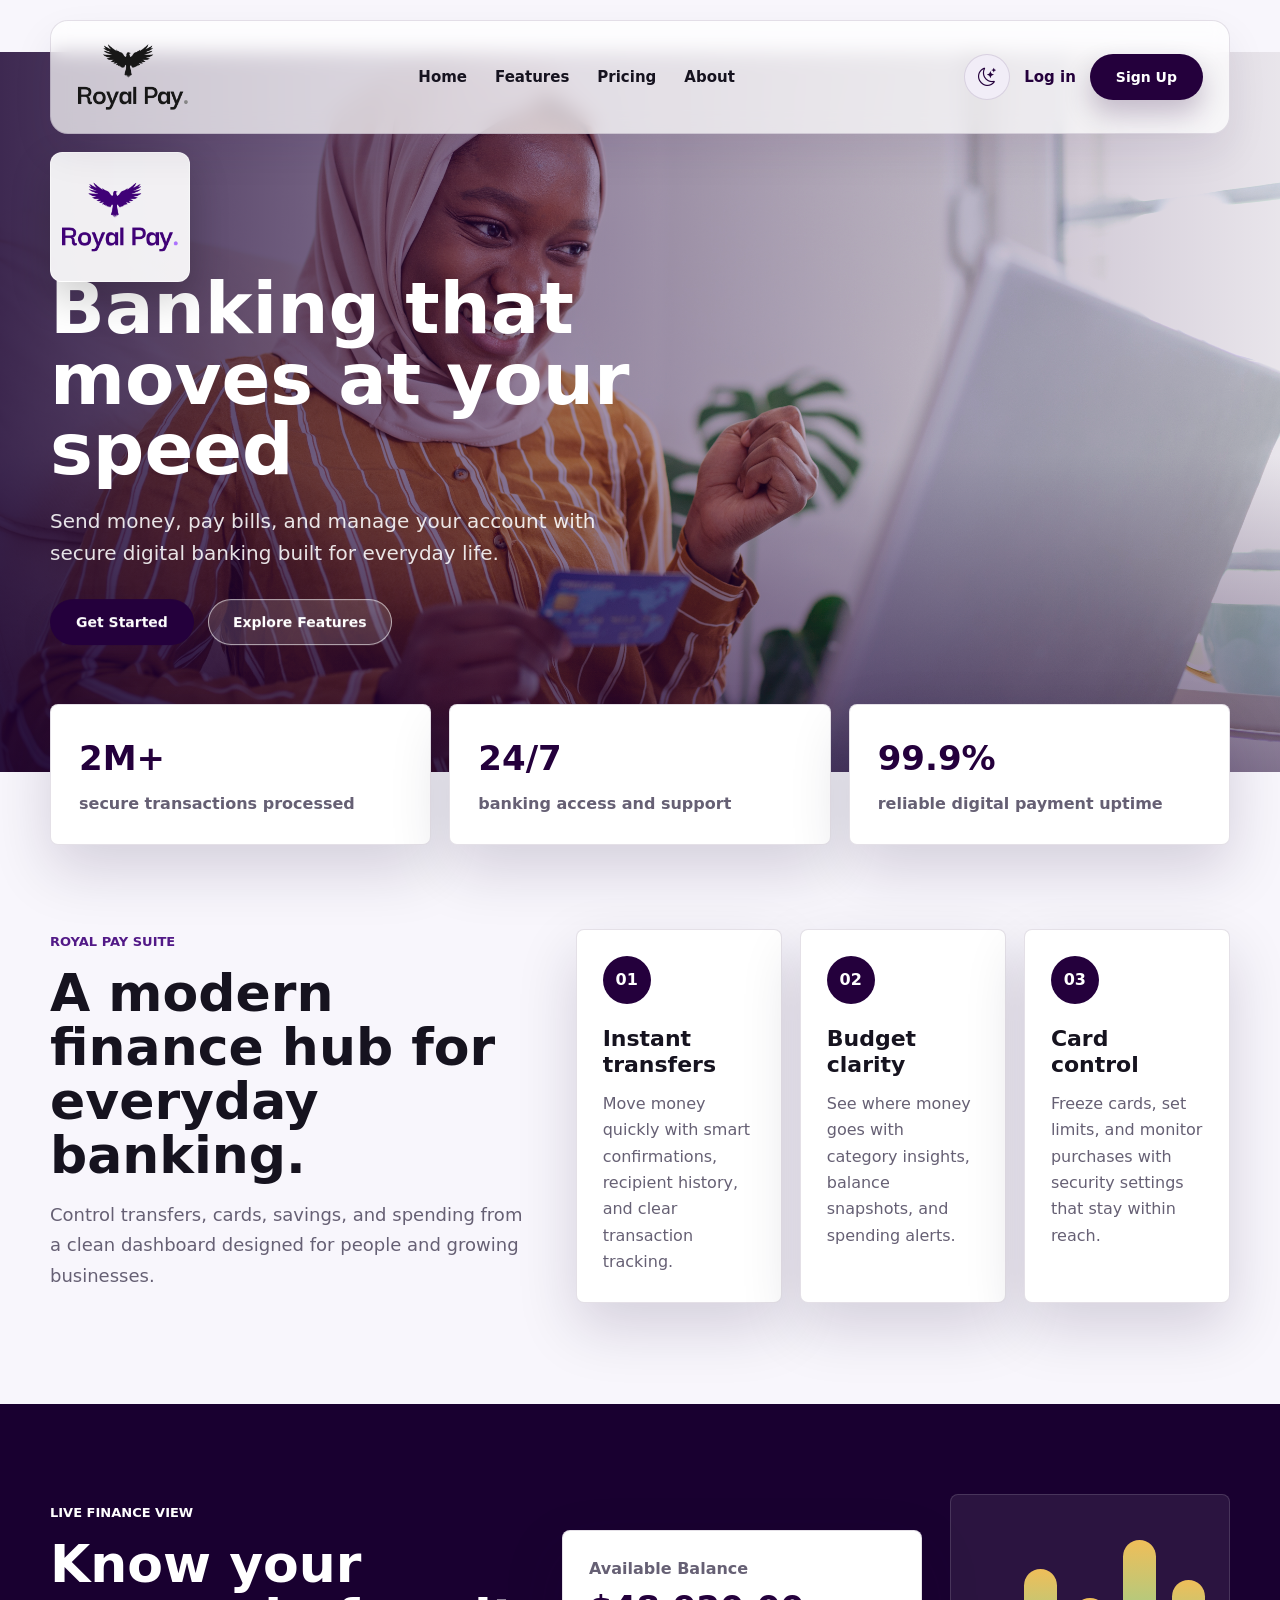
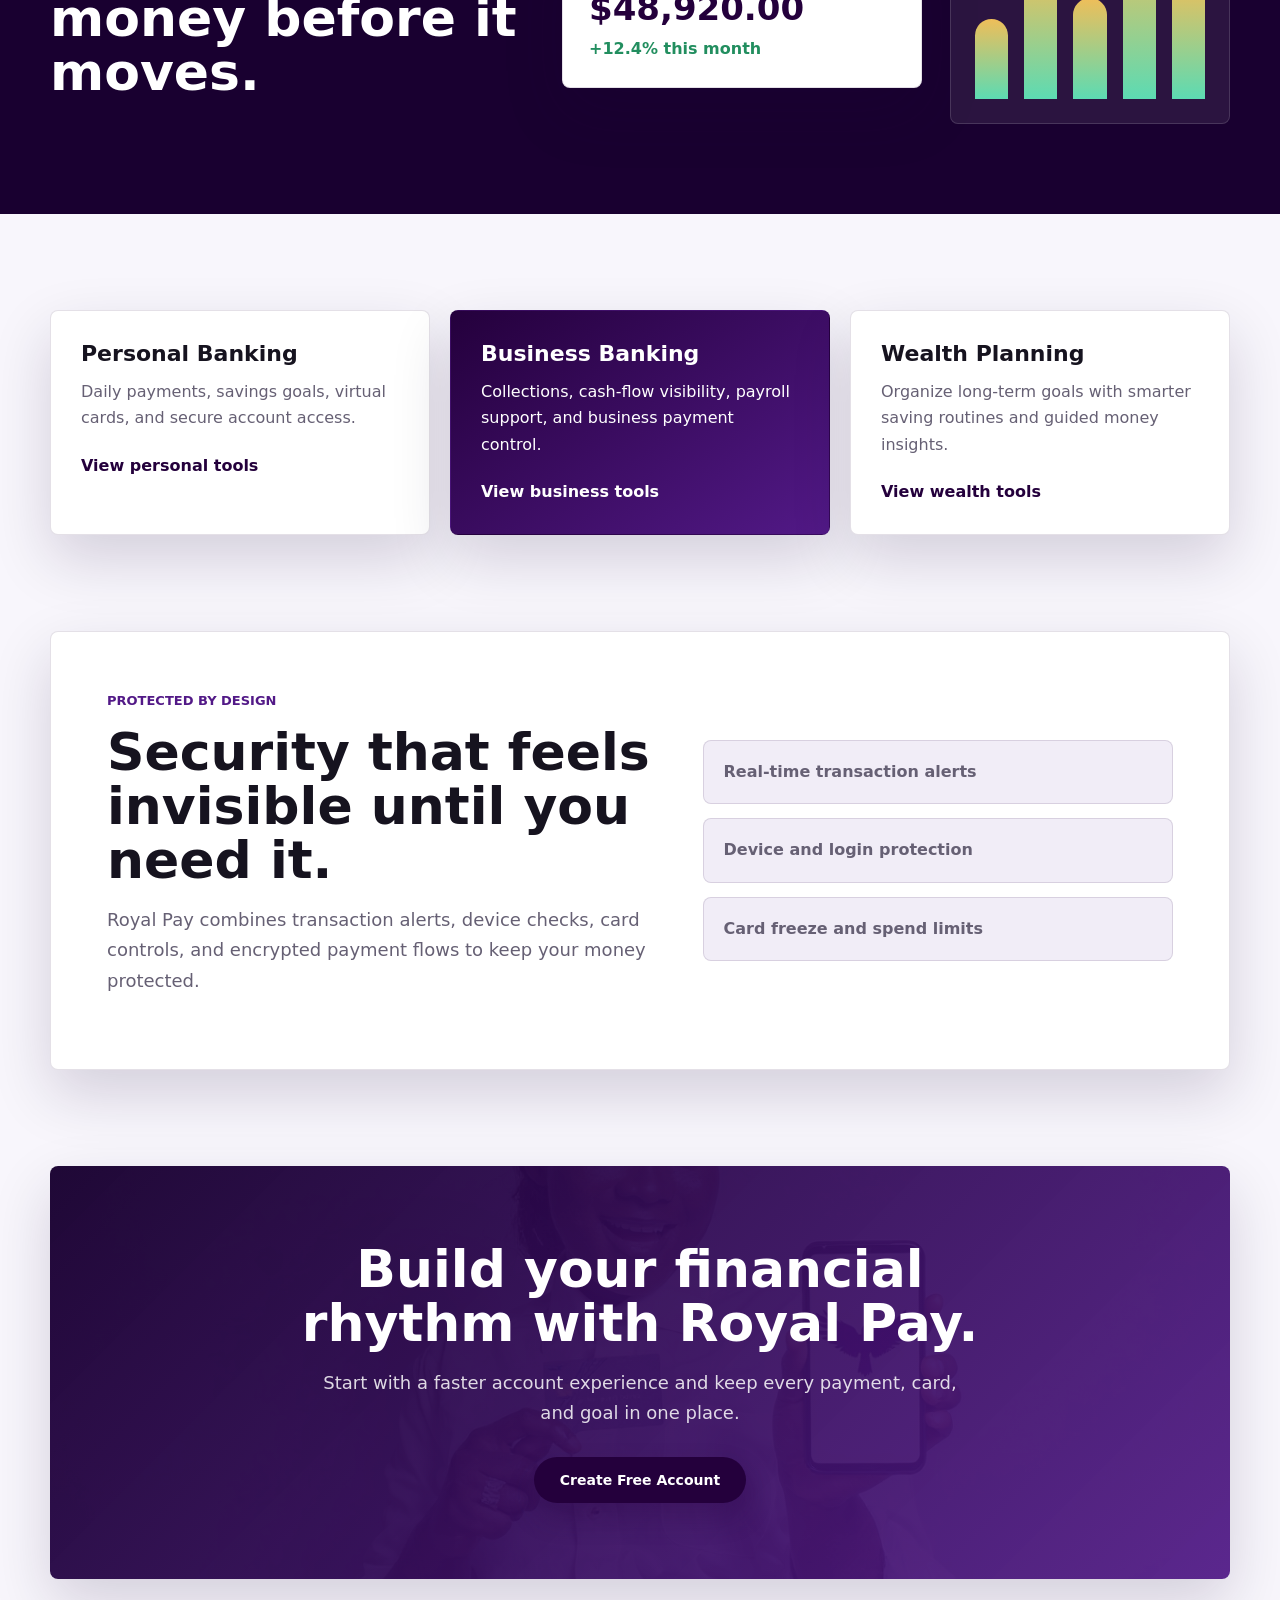
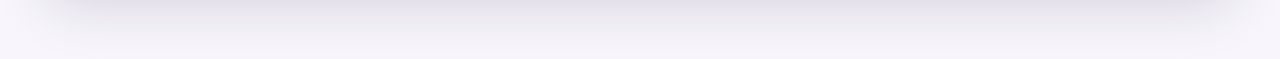
==== index.html @ 3264afe9 "all codebase" ====
<!DOCTYPE html>
<html lang="en">

<head>
    <meta charset="UTF-8">
    <meta name="viewport" content="width=device-width, initial-scale=1.0">
    <link rel="stylesheet" href="./Css/index.css">
    <link href="https://cdn.jsdelivr.net/npm/bootstrap@5.3.8/dist/css/bootstrap.min.css" rel="stylesheet"
        integrity="sha384-sRIl4kxILFvY47J16cr9ZwB07vP4J8+LH7qKQnuqkuIAvNWLzeN8tE5YBujZqJLB" crossorigin="anonymous">
    <link rel="stylesheet" href="https://cdn.jsdelivr.net/npm/bootstrap-icons@1.13.1/font/bootstrap-icons.min.css">
    <script src="https://cdn.jsdelivr.net/npm/bootstrap@5.3.8/dist/js/bootstrap.bundle.min.js"
        integrity="sha384-FKyoEForCGlyvwx9Hj09JcYn3nv7wiPVlz7YYwJrWVcXK/BmnVDxM+D2scQbITxI"
        crossorigin="anonymous"></script>
    <script src="./Js/theme.js" defer></script>
    <title>Royal Pay - Digital Banking Web App</title>
</head>

<body>

    <header>
        <nav>
            <div class="logo"><img src="./Images/Logo/high-resolution-logo-grayscale (1).png" alt="RoyaL Pay Logo">
            </div>
            <ul class="nav-links">
                <li><a href="#">Home</a></li>
                <li><a href="#">Features</a></li>
                <li><a href="#">Pricing</a></li>
                <li><a href="#">About</a></li>
            </ul>

            <div class="right">
                <button class="theme-toggle" type="button" data-theme-toggle aria-label="Switch theme"></button>
                <a class="log-in-btn" href="./pages/login.html">Log in</a>
                <a class="sign-in-btn" href="./pages/signup.html">Sign Up</a>
            </div>
        </nav>
    </header>


    <main>
        <div id="carouselExampleDark" class="carousel slide" data-bs-ride="carousel" data-bs-interval="5000"
            data-bs-pause="false">
            <div class="carousel-logo">
                <img src="./Images/Logo/high-resolution-color-logo (1).png" alt="Royal Pay Logo">
            </div>
            <div class="carousel-indicators">
                <button type="button" data-bs-target="#carouselExampleDark" data-bs-slide-to="0" class="active"
                    aria-current="true" aria-label="Slide 1"></button>
                <button type="button" data-bs-target="#carouselExampleDark" data-bs-slide-to="1"
                    aria-label="Slide 2"></button>
                <button type="button" data-bs-target="#carouselExampleDark" data-bs-slide-to="2"
                    aria-label="Slide 3"></button>
            </div>
            <div class="carousel-inner">
                <div class="carousel-item active" data-bs-interval="5000">
                    <img src="./Images/Bg/elegant-attractive-muslim-woman-using-mobile-laptop-searching-online-shopping-information-living-room-home-portrait-happy-woman-purchasing-product-via-online-shopping-pay-using-credit-card.jpg"
                        class="d-block w-100" alt="Customer making a secure online payment with Royal Pay">
                    <div class="carousel-caption">
                        <h5>Banking that moves at your speed</h5>
                        <p>Send money, pay bills, and manage your account with secure digital banking built for everyday
                            life.</p>
                        <div class="caption-actions">
                            <a class="primary-btn" href="./pages/signup.html">Get Started</a>
                            <a class="secondary-btn" href="#">Explore Features</a>
                        </div>
                    </div>
                </div>
                <div class="carousel-item" data-bs-interval="5000">
                    <img src="./Images/Bg/african-american-man-woman-home-brainstorming-ideas-their-business.jpg"
                        class="d-block w-100" alt="Business owners planning finances with Royal Pay">
                    <div class="carousel-caption">
                        <h5>Smarter tools for growing money</h5>
                        <p>Track cash flow, receive payments, and make confident financial decisions from one trusted
                            platform.</p>
                        <div class="caption-actions">
                            <a class="primary-btn" href="./pages/signup.html">Open Account</a>
                            <a class="secondary-btn" href="#">Business Banking</a>
                        </div>
                    </div>
                </div>
                <div class="carousel-item" data-bs-interval="5000">
                    <img src="./Images/Bg/cheerful-coworkers-discussing-company-investment-plan-work-break-startup-office-african-american-entrepreneurs-working-overhours-financial-strategy-business-concept.jpg"
                        class="d-block w-100" alt="Royal Pay digital banking support conversation">
                    <div class="carousel-caption">
                        <h5>Your bank, always within reach</h5>
                        <p>Enjoy fast transfers, protected transactions, and support designed to keep your finances
                            moving.</p>
                        <div class="caption-actions">
                            <a class="primary-btn" href="./pages/signup.html">Start Banking</a>
                            <a class="secondary-btn" href="#">Talk to Support</a>
                        </div>
                    </div>
                </div>
            </div>
           
        </div>
    </main>

    <section class="trust-strip" aria-label="Royal Pay highlights">
        <div class="trust-item">
            <span>2M+</span>
            <p>secure transactions processed</p>
        </div>
        <div class="trust-item">
            <span>24/7</span>
            <p>banking access and support</p>
        </div>
        <div class="trust-item">
            <span>99.9%</span>
            <p>reliable digital payment uptime</p>
        </div>
    </section>

    <section class="section-shell finance-suite">
        <div class="section-copy">
            <span class="eyebrow">Royal Pay Suite</span>
            <h2>A modern finance hub for everyday banking.</h2>
            <p>Control transfers, cards, savings, and spending from a clean dashboard designed for people and growing
                businesses.</p>
        </div>
        <div class="feature-grid">
            <article class="feature-card">
                <span class="feature-icon">01</span>
                <h3>Instant transfers</h3>
                <p>Move money quickly with smart confirmations, recipient history, and clear transaction tracking.</p>
            </article>
            <article class="feature-card">
                <span class="feature-icon">02</span>
                <h3>Budget clarity</h3>
                <p>See where money goes with category insights, balance snapshots, and spending alerts.</p>
            </article>
            <article class="feature-card">
                <span class="feature-icon">03</span>
                <h3>Card control</h3>
                <p>Freeze cards, set limits, and monitor purchases with security settings that stay within reach.</p>
            </article>
        </div>
    </section>

    <section class="insight-band">
        <div class="insight-panel">
            <div>
                <span class="eyebrow">Live Finance View</span>
                <h2>Know your money before it moves.</h2>
            </div>
            <div class="balance-card">
                <p>Available Balance</p>
                <strong>$48,920.00</strong>
                <span>+12.4% this month</span>
            </div>
            <div class="mini-chart" aria-hidden="true">
                <span></span>
                <span></span>
                <span></span>
                <span></span>
                <span></span>
            </div>
        </div>
    </section>

    <section class="section-shell account-section">
        <div class="account-card">
            <h3>Personal Banking</h3>
            <p>Daily payments, savings goals, virtual cards, and secure account access.</p>
            <a class="text-link" href="#">View personal tools</a>
        </div>
        <div class="account-card featured">
            <h3>Business Banking</h3>
            <p>Collections, cash-flow visibility, payroll support, and business payment control.</p>
            <a class="text-link" href="#">View business tools</a>
        </div>
        <div class="account-card">
            <h3>Wealth Planning</h3>
            <p>Organize long-term goals with smarter saving routines and guided money insights.</p>
            <a class="text-link" href="#">View wealth tools</a>
        </div>
    </section>

    <section class="security-section">
        <div class="security-copy">
            <span class="eyebrow">Protected by Design</span>
            <h2>Security that feels invisible until you need it.</h2>
            <p>Royal Pay combines transaction alerts, device checks, card controls, and encrypted payment flows to keep
                your money protected.</p>
        </div>
        <div class="security-list">
            <p>Real-time transaction alerts</p>
            <p>Device and login protection</p>
            <p>Card freeze and spend limits</p>
        </div>
    </section>

    <section class="final-cta">
        <h2>Build your financial rhythm with Royal Pay.</h2>
        <p>Start with a faster account experience and keep every payment, card, and goal in one place.</p>
        <a class="primary-btn" href="./pages/signup.html">Create Free Account</a>
    </section>

    <script>
        document.addEventListener("DOMContentLoaded", () => {
            const carousel = document.querySelector("#carouselExampleDark");

            if (!carousel) {
                return;
            }

            if (window.bootstrap) {
                const Carousel = bootstrap.Carousel;
                const options = {
                    interval: 5000,
                    ride: "carousel",
                    pause: false
                };

                if (Carousel.getOrCreateInstance) {
                    Carousel.getOrCreateInstance(carousel, options);
                } else {
                    new Carousel(carousel, options);
                }
                return;
            }

            const slides = [...carousel.querySelectorAll(".carousel-item")];
            const indicators = [...carousel.querySelectorAll(".carousel-indicators button")];
            let activeIndex = slides.findIndex((slide) => slide.classList.contains("active"));

            if (activeIndex < 0) {
                activeIndex = 0;
            }

            setInterval(() => {
                slides[activeIndex].classList.remove("active");
                indicators[activeIndex]?.classList.remove("active");
                indicators[activeIndex]?.removeAttribute("aria-current");

                activeIndex = (activeIndex + 1) % slides.length;

                slides[activeIndex].classList.add("active");
                indicators[activeIndex]?.classList.add("active");
                indicators[activeIndex]?.setAttribute("aria-current", "true");
            }, 5000);
        });
    </script>


</body>

</html>
---- Css/index.css ----
:root{
    --purple-950: rgb(25, 0, 48);
    --purple-900: rgb(36, 0, 60);
    --purple-700: rgb(82, 25, 135);
    --purple-500: rgb(128, 63, 198);
    --gold: rgb(239, 190, 89);
    --mint: rgb(92, 219, 179);
    --ink: rgb(22, 19, 31);
    --muted: rgb(102, 96, 116);
    --line: rgba(36, 0, 60, 0.12);
    --surface: rgb(255, 255, 255);
    --nav-surface: rgba(255, 255, 255, 0.717);
    --soft: rgb(248, 246, 252);
    --soft-strong: rgb(241, 237, 247);
    --shadow: 0 24px 60px rgba(25, 0, 48, 0.16);
}

:root[data-theme="dark"]{
    --ink: rgb(248, 246, 252);
    --muted: rgb(190, 181, 205);
    --line: rgba(255, 255, 255, 0.12);
    --surface: rgb(35, 24, 52);
    --nav-surface: rgba(35, 24, 52, 0.9);
    --soft: rgb(16, 10, 28);
    --soft-strong: rgb(45, 32, 68);
    --shadow: 0 24px 60px rgba(0, 0, 0, 0.3);
}

:root[data-theme="dark"] .logo img,
:root[data-theme="dark"] .carousel-logo img{
    filter: brightness(0) invert(1);
}

:root[data-theme="dark"] .carousel-logo{
    background: rgba(25, 0, 48, 0.72);
    border-color: rgba(255, 255, 255, 0.14);
}

:root[data-theme="dark"] .log-in-btn,
:root[data-theme="dark"] .nav-links a,
:root[data-theme="dark"] .theme-toggle,
:root[data-theme="dark"] .eyebrow,
:root[data-theme="dark"] .trust-item span,
:root[data-theme="dark"] .balance-card strong,
:root[data-theme="dark"] .text-link{
    color: white;
}

:root[data-theme="dark"] .nav-links a:hover,
:root[data-theme="dark"] .log-in-btn:hover,
:root[data-theme="dark"] .text-link:hover{
    color: var(--mint);
}

*{
    box-sizing: border-box;
    margin: 0;
    padding: 0;
    list-style: none;
    font-family: Inter, ui-sans-serif, system-ui, -apple-system, BlinkMacSystemFont, "Segoe UI", sans-serif;
}

html{
    scroll-behavior: smooth;
}

body{
    background: var(--soft) !important;
    color: var(--ink);
    transition: background 0.3s ease, color 0.3s ease;
}

a{
    color: inherit;
}

header{
    width: min(1180px, calc(100% - 32px));
    background: var(--nav-surface);
    border: 1px solid var(--line);
    border-radius: 18px;
    box-shadow: 0 18px 40px rgba(36, 0, 60, 0.08);
    margin: 20px auto;
    position: sticky;
    top: 14px;
    z-index: 20;
    backdrop-filter: blur(10px);
}

nav{
    min-height: 82px;
    display: flex;
    justify-content: space-between;
    align-items: center;
    gap: 24px;
    padding: 0 26px;
}

.logo img{
    width: 112px;
    display: block;
}

.nav-links{
    display: flex;
    align-items: center;
    gap: 28px;
    margin: 0;
    padding: 0;
}

.nav-links a{
    text-decoration: none;
    color: var(--ink);
    font-size: 15px;
    font-weight: 700;
    transition: color 0.25s ease;
}

.nav-links a:hover,
.log-in-btn:hover{
    color: var(--purple-700);
}

.right{
    display: inline-flex;
    align-items: center;
    gap: 14px;
}

.theme-toggle,
.sign-in-btn,
.primary-btn,
.secondary-btn{
    min-height: 46px;
    display: inline-flex;
    align-items: center;
    justify-content: center;
    border-radius: 999px;
    font-size: 14px;
    font-weight: 800;
    text-decoration: none;
    cursor: pointer;
    transition: transform 0.25s ease, box-shadow 0.25s ease, background 0.25s ease, color 0.25s ease;
}

.theme-toggle{
    width: 46px;
    min-width: 46px;
    border: 1px solid var(--line);
    background: var(--soft-strong);
    color: var(--purple-900);
    padding: 0;
    font-size: 18px;
}

.log-in-btn{
    color: var(--purple-900);
    text-decoration: none;
    font-size: 15px;
    font-weight: 800;
    transition: color 0.25s ease;
}

.sign-in-btn,
.primary-btn{
    border: none;
    background: var(--purple-900);
    color: white;
    padding: 0 26px;
    box-shadow: 0 14px 28px rgba(36, 0, 60, 0.24);
}

.secondary-btn{
    border: 1px solid rgba(255, 255, 255, 0.62);
    background: rgba(255, 255, 255, 0.14);
    color: white;
    padding: 0 24px;
    backdrop-filter: blur(12px);
}

.theme-toggle:hover,
.sign-in-btn:hover,
.primary-btn:hover,
.secondary-btn:hover{
    transform: translateY(-3px);
}

.sign-in-btn:hover,
.primary-btn:hover{
    background: var(--purple-700);
    color: white;
    box-shadow: 0 18px 34px rgba(82, 25, 135, 0.26);
}

.secondary-btn:hover{
    background: white;
    color: var(--purple-900);
}

#carouselExampleDark{
    position: relative;
    overflow: hidden;
    margin-top: -102px;
}

.carousel-item{
    min-height: 720px;
    transition: transform 0.9s ease-in-out, opacity 0.9s ease-in-out;
}

.carousel-item::after{
    content: "";
    position: absolute;
    inset: 0;
    background:
        linear-gradient(90deg, rgba(25, 0, 48, 0.84), rgba(36, 0, 60, 0.44) 46%, rgba(36, 0, 60, 0.1)),
        linear-gradient(0deg, rgba(25, 0, 48, 0.5), transparent 44%);
}

.carousel-item img{
    width: 100%;
    height: 720px;
    object-fit: cover;
    filter: saturate(1.05) contrast(1.04);
}

.carousel-logo{
    position: absolute;
    top: 100px;
    left: max(32px, calc((100vw - 1180px) / 2));
    z-index: 5;
    background: rgba(255, 255, 255, 0.92);
    border: 1px solid rgba(255, 255, 255, 0.5);
    border-radius: 12px;
    padding: 5px 10px;
    box-shadow: 0 16px 40px rgba(0, 0, 0, 0.2);
    animation: floatIn 0.8s ease both;
}

.carousel-logo img{
    width: 118px;
    display: block;
}

.carousel-caption{
    right: auto !important;
    bottom: auto !important;
    left: max(32px, calc((100vw - 1180px) / 2)) !important;
    top: 52%;
    z-index: 4;
    width: min(620px, calc(100% - 64px));
    max-width: 620px;
    transform: translateY(-42%);
    text-align: left !important;
    color: white !important;
}

.carousel-caption h5,
.carousel-caption p,
.caption-actions{
    opacity: 0;
    transform: translateY(24px);
}

.carousel-item.active .carousel-caption h5{
    animation: captionRise 0.8s ease 0.15s forwards;
}

.carousel-item.active .carousel-caption p{
    animation: captionRise 0.8s ease 0.35s forwards;
}

.carousel-item.active .caption-actions{
    animation: captionRise 0.8s ease 0.55s forwards;
}

.carousel-caption h5{
    font-size: 72px;
    font-weight: 900;
    line-height: 0.98;
    margin-bottom: 20px;
    letter-spacing: 0;
}

.carousel-caption p{
    max-width: 560px;
    font-size: 20px;
    line-height: 1.6;
    margin: 0;
    color: rgba(255, 255, 255, 0.88);
}

.caption-actions{
    display: flex;
    flex-wrap: wrap;
    gap: 14px;
    margin-top: 30px;
}

.carousel-indicators{
    gap: 8px;
    margin-bottom: 34px !important;
}

.carousel-indicators [data-bs-target]{
    width: 34px !important;
    height: 4px !important;
    border: 0 !important;
    border-radius: 999px;
}

.trust-strip{
    width: min(1180px, calc(100% - 32px));
    display: grid;
    grid-template-columns: repeat(3, 1fr);
    gap: 18px;
    margin: -68px auto 84px;
    position: relative;
    z-index: 6;
}

.trust-item,
.feature-card,
.account-card,
.balance-card{
    background: var(--surface);
    border: 1px solid var(--line);
    border-radius: 8px;
    box-shadow: var(--shadow);
}

.trust-item{
    padding: 28px;
    transition: transform 0.25s ease, box-shadow 0.25s ease;
}

.trust-item:hover,
.feature-card:hover,
.account-card:hover{
    transform: translateY(-8px);
    box-shadow: 0 30px 70px rgba(25, 0, 48, 0.18);
}

.trust-item span{
    display: block;
    color: var(--purple-900);
    font-size: 34px;
    font-weight: 900;
}

.trust-item p{
    margin: 8px 0 0;
    color: var(--muted);
    font-weight: 700;
}

.section-shell{
    width: min(1180px, calc(100% - 32px));
    margin: 0 auto 96px;
}

.finance-suite{
    display: grid;
    grid-template-columns: 0.85fr 1.15fr;
    gap: 42px;
    align-items: start;
}

.eyebrow{
    display: inline-flex;
    color: var(--purple-700);
    font-size: 13px;
    font-weight: 900;
    text-transform: uppercase;
    letter-spacing: 0;
    margin-bottom: 14px;
}

.section-copy h2,
.insight-panel h2,
.security-copy h2,
.final-cta h2{
    color: var(--ink);
    font-size: 52px;
    font-weight: 900;
    line-height: 1.04;
    letter-spacing: 0;
    margin-bottom: 18px;
}

.section-copy p,
.security-copy p,
.final-cta p{
    color: var(--muted);
    font-size: 18px;
    line-height: 1.7;
}

.feature-grid{
    display: grid;
    grid-template-columns: repeat(3, 1fr);
    gap: 18px;
}

.feature-card{
    min-height: 260px;
    padding: 26px;
    transition: transform 0.25s ease, box-shadow 0.25s ease, border-color 0.25s ease;
}

.feature-card:hover{
    border-color: rgba(82, 25, 135, 0.34);
}

.feature-icon{
    width: 48px;
    height: 48px;
    display: inline-flex;
    align-items: center;
    justify-content: center;
    border-radius: 50%;
    background: var(--purple-900);
    color: white;
    font-weight: 900;
    margin-bottom: 22px;
}

.feature-card h3,
.account-card h3{
    color: var(--ink);
    font-size: 22px;
    font-weight: 900;
    margin-bottom: 12px;
}

.feature-card p,
.account-card p,
.security-list p{
    color: var(--muted);
    line-height: 1.65;
    margin: 0;
}

.insight-band{
    background: var(--purple-950);
    padding: 90px 16px;
    margin-bottom: 96px;
    overflow: hidden;
}

.insight-panel{
    width: min(1180px, 100%);
    display: grid;
    grid-template-columns: 1fr 360px 280px;
    gap: 28px;
    align-items: center;
    margin: 0 auto;
    color: white;
}

.insight-panel .eyebrow,
.insight-panel h2{
    color: white;
}

.balance-card{
    padding: 26px;
    color: var(--ink);
}

.balance-card p{
    color: var(--muted);
    margin-bottom: 10px;
    font-weight: 800;
}

.balance-card strong{
    display: block;
    color: var(--purple-900);
    font-size: 34px;
    line-height: 1;
    margin-bottom: 12px;
}

.balance-card span{
    color: rgb(34, 142, 95);
    font-weight: 900;
}

.mini-chart{
    height: 230px;
    display: flex;
    align-items: end;
    gap: 16px;
    padding: 24px;
    border: 1px solid rgba(255, 255, 255, 0.14);
    border-radius: 8px;
    background: rgba(255, 255, 255, 0.08);
}

.mini-chart span{
    flex: 1;
    min-width: 28px;
    border-radius: 999px 999px 0 0;
    background: linear-gradient(180deg, var(--gold), var(--mint));
    animation: barPulse 2.8s ease-in-out infinite;
}

.mini-chart span:nth-child(1){ height: 44%; animation-delay: 0s; }
.mini-chart span:nth-child(2){ height: 72%; animation-delay: 0.15s; }
.mini-chart span:nth-child(3){ height: 56%; animation-delay: 0.3s; }
.mini-chart span:nth-child(4){ height: 88%; animation-delay: 0.45s; }
.mini-chart span:nth-child(5){ height: 66%; animation-delay: 0.6s; }

.account-section{
    display: grid;
    grid-template-columns: repeat(3, 1fr);
    gap: 20px;
}

.account-card{
    padding: 30px;
    transition: transform 0.25s ease, box-shadow 0.25s ease;
}

.account-card.featured{
    background: linear-gradient(145deg, var(--purple-900), var(--purple-700));
}

.account-card.featured h3,
.account-card.featured p,
.account-card.featured .text-link{
    color: white;
}

.text-link{
    display: inline-flex;
    margin-top: 22px;
    color: var(--purple-900);
    font-weight: 900;
    text-decoration: none;
}

.text-link:hover{
    color: var(--purple-500);
}

.security-section{
    width: min(1180px, calc(100% - 32px));
    display: grid;
    grid-template-columns: 1fr 0.85fr;
    gap: 42px;
    align-items: center;
    margin: 0 auto 96px;
    padding: 56px;
    border-radius: 8px;
    background: var(--surface);
    border: 1px solid var(--line);
    box-shadow: var(--shadow);
}

.security-list{
    display: grid;
    gap: 14px;
}

.security-list p{
    background: var(--soft-strong);
    border: 1px solid var(--line);
    border-radius: 8px;
    padding: 18px 20px;
    font-weight: 800;
    transition: transform 0.25s ease, border-color 0.25s ease;
}

.security-list p:hover{
    transform: translateX(8px);
    border-color: rgba(82, 25, 135, 0.32);
}

.final-cta{
    width: min(1180px, calc(100% - 32px));
    margin: 0 auto 80px;
    padding: 76px 32px;
    text-align: center;
    border-radius: 8px;
    color: white;
    background:
        linear-gradient(135deg, rgba(25, 0, 48, 0.96), rgba(82, 25, 135, 0.92)),
        url("../Images/Bg/magnific__talk__38584.png") center/cover;
    box-shadow: var(--shadow);
}

.final-cta h2{
    color: white;
    max-width: 720px;
    margin-left: auto;
    margin-right: auto;
}

.final-cta p{
    color: rgba(255, 255, 255, 0.84);
    max-width: 650px;
    margin: 0 auto 28px;
}

@keyframes captionRise{
    to{
        opacity: 1;
        transform: translateY(0);
    }
}

@keyframes floatIn{
    from{
        opacity: 0;
        transform: translateY(-14px);
    }
    to{
        opacity: 1;
        transform: translateY(0);
    }
}

@keyframes barPulse{
    0%, 100%{
        transform: scaleY(0.86);
        transform-origin: bottom;
    }
    50%{
        transform: scaleY(1);
        transform-origin: bottom;
    }
}

@media (max-width: 1024px){
    nav{
        flex-wrap: wrap;
        justify-content: center;
        padding: 18px 18px;
    }

    .carousel-logo{
        top: 156px;
    }

    .finance-suite,
    .insight-panel,
    .security-section{
        grid-template-columns: 1fr;
    }

    .feature-grid,
    .account-section{
        grid-template-columns: 1fr 1fr;
    }

    .carousel-caption h5{
        font-size: 58px;
    }

    .section-copy h2,
    .insight-panel h2,
    .security-copy h2,
    .final-cta h2{
        font-size: 44px;
    }
}

@media (max-width: 768px){
    header{
        width: calc(100% - 20px);
        margin-top: 10px;
        top: 8px;
    }

    nav{
        align-items: flex-start;
    }

    .nav-links{
        order: 3;
        width: 100%;
        justify-content: center;
        flex-wrap: wrap;
        gap: 16px;
    }

    .right{
        gap: 10px;
        flex-wrap: wrap;
        justify-content: center;
    }

    .theme-toggle{
        min-height: 42px;
        width: 42px;
        min-width: 42px;
        padding: 0;
    }

    #carouselExampleDark{
        margin-top: -142px;
    }

    .carousel-item,
    .carousel-item img{
        height: 680px;
        min-height: 680px;
    }

    .carousel-logo{
        top: 178px;
        left: 22px;
        padding: 8px 10px;
    }

    .carousel-logo img{
        width: 92px;
    }

    .carousel-caption{
        top: 57%;
        left: 22px !important;
        right: 22px !important;
        width: auto;
        max-width: none;
    }

    .carousel-caption h5{
        font-size: 42px;
    }

    .carousel-caption p{
        font-size: 16px;
    }

    .caption-actions{
        gap: 10px;
    }

    .primary-btn,
    .secondary-btn{
        width: 100%;
    }

    .trust-strip,
    .feature-grid,
    .account-section{
        grid-template-columns: 1fr;
    }

    .trust-strip{
        margin-top: -44px;
        margin-bottom: 64px;
    }

    .section-shell,
    .insight-band,
    .security-section{
        margin-bottom: 68px;
    }

    .insight-band{
        padding: 68px 16px;
    }

    .security-section{
        padding: 34px 22px;
    }

    .mini-chart{
        height: 190px;
    }
}

@media (max-width: 520px){
    .logo img{
        width: 96px;
    }

    .log-in-btn{
        display: none;
    }

    .sign-in-btn{
        min-height: 42px;
        padding: 0 18px;
    }

    .carousel-caption h5{
        font-size: 36px;
    }

    .section-copy h2,
    .insight-panel h2,
    .security-copy h2,
    .final-cta h2{
        font-size: 32px;
    }

    .trust-item,
    .feature-card,
    .account-card{
        padding: 24px;
    }
}
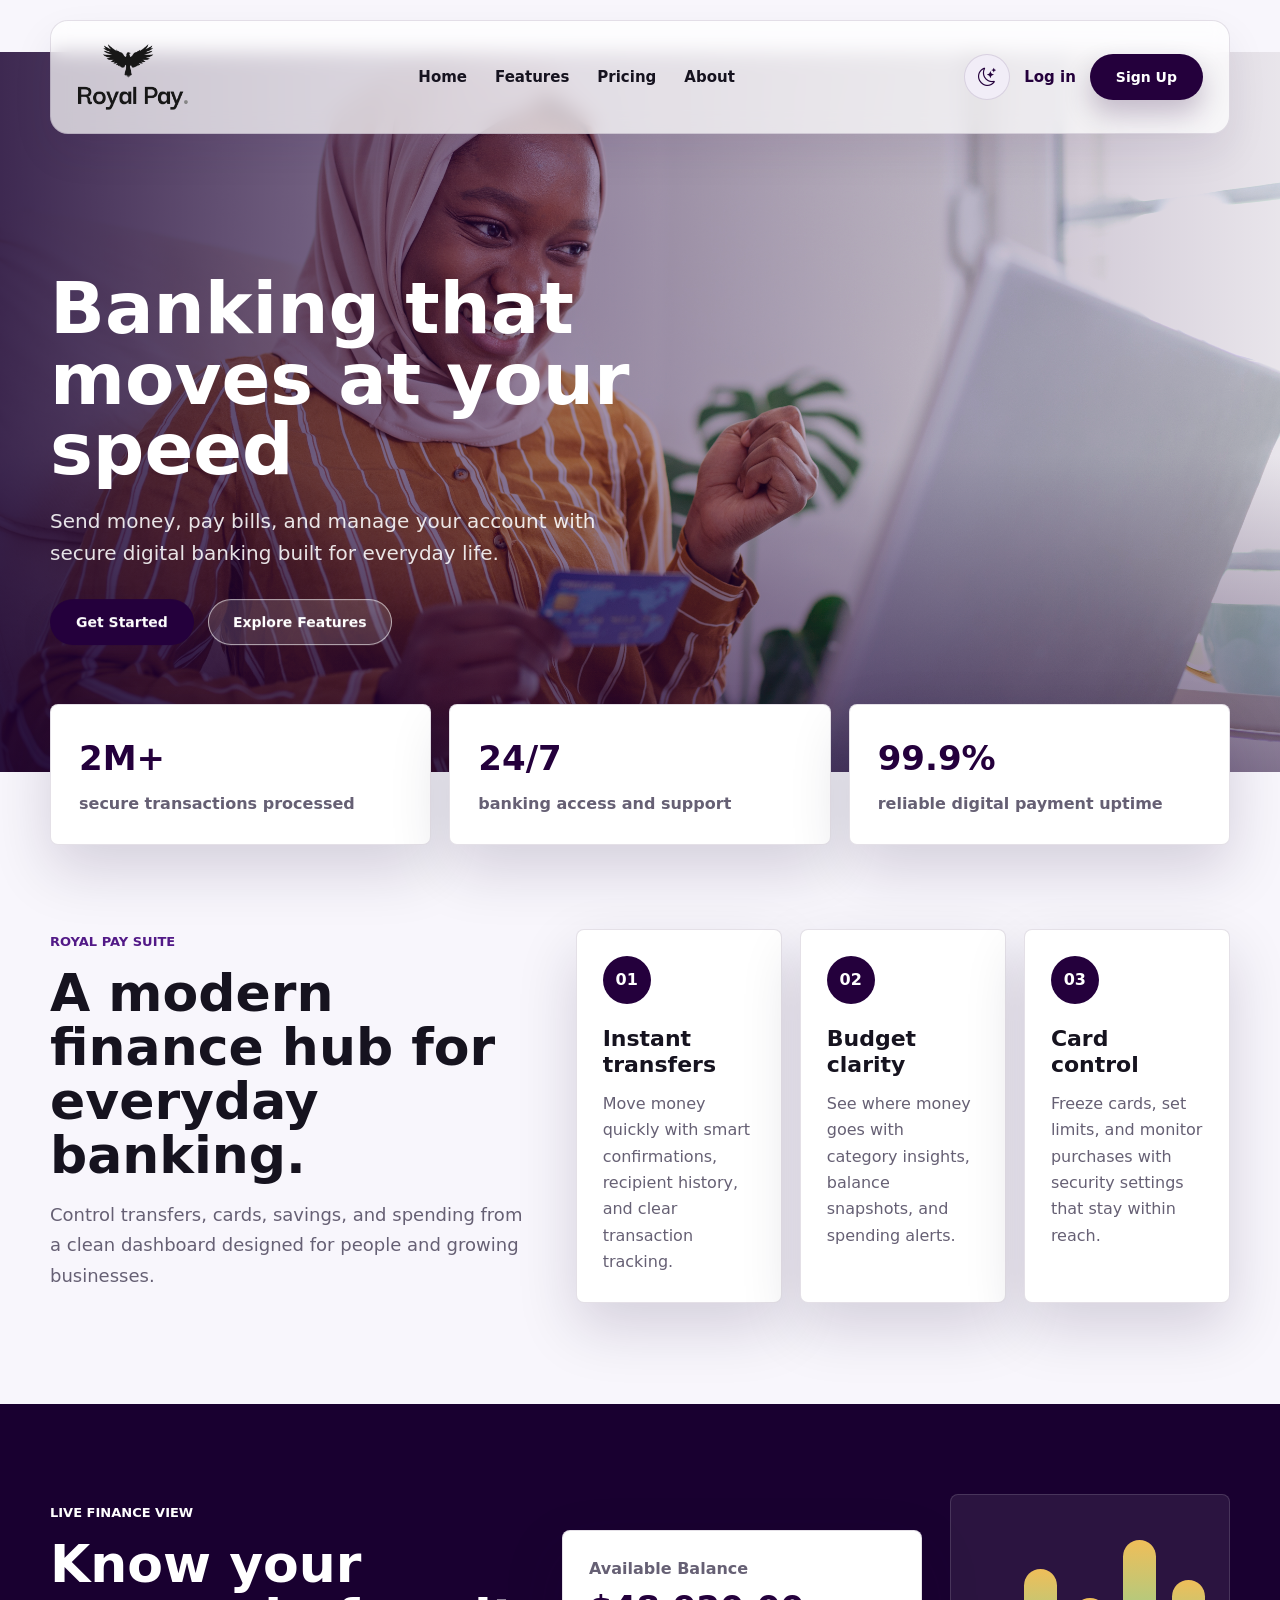
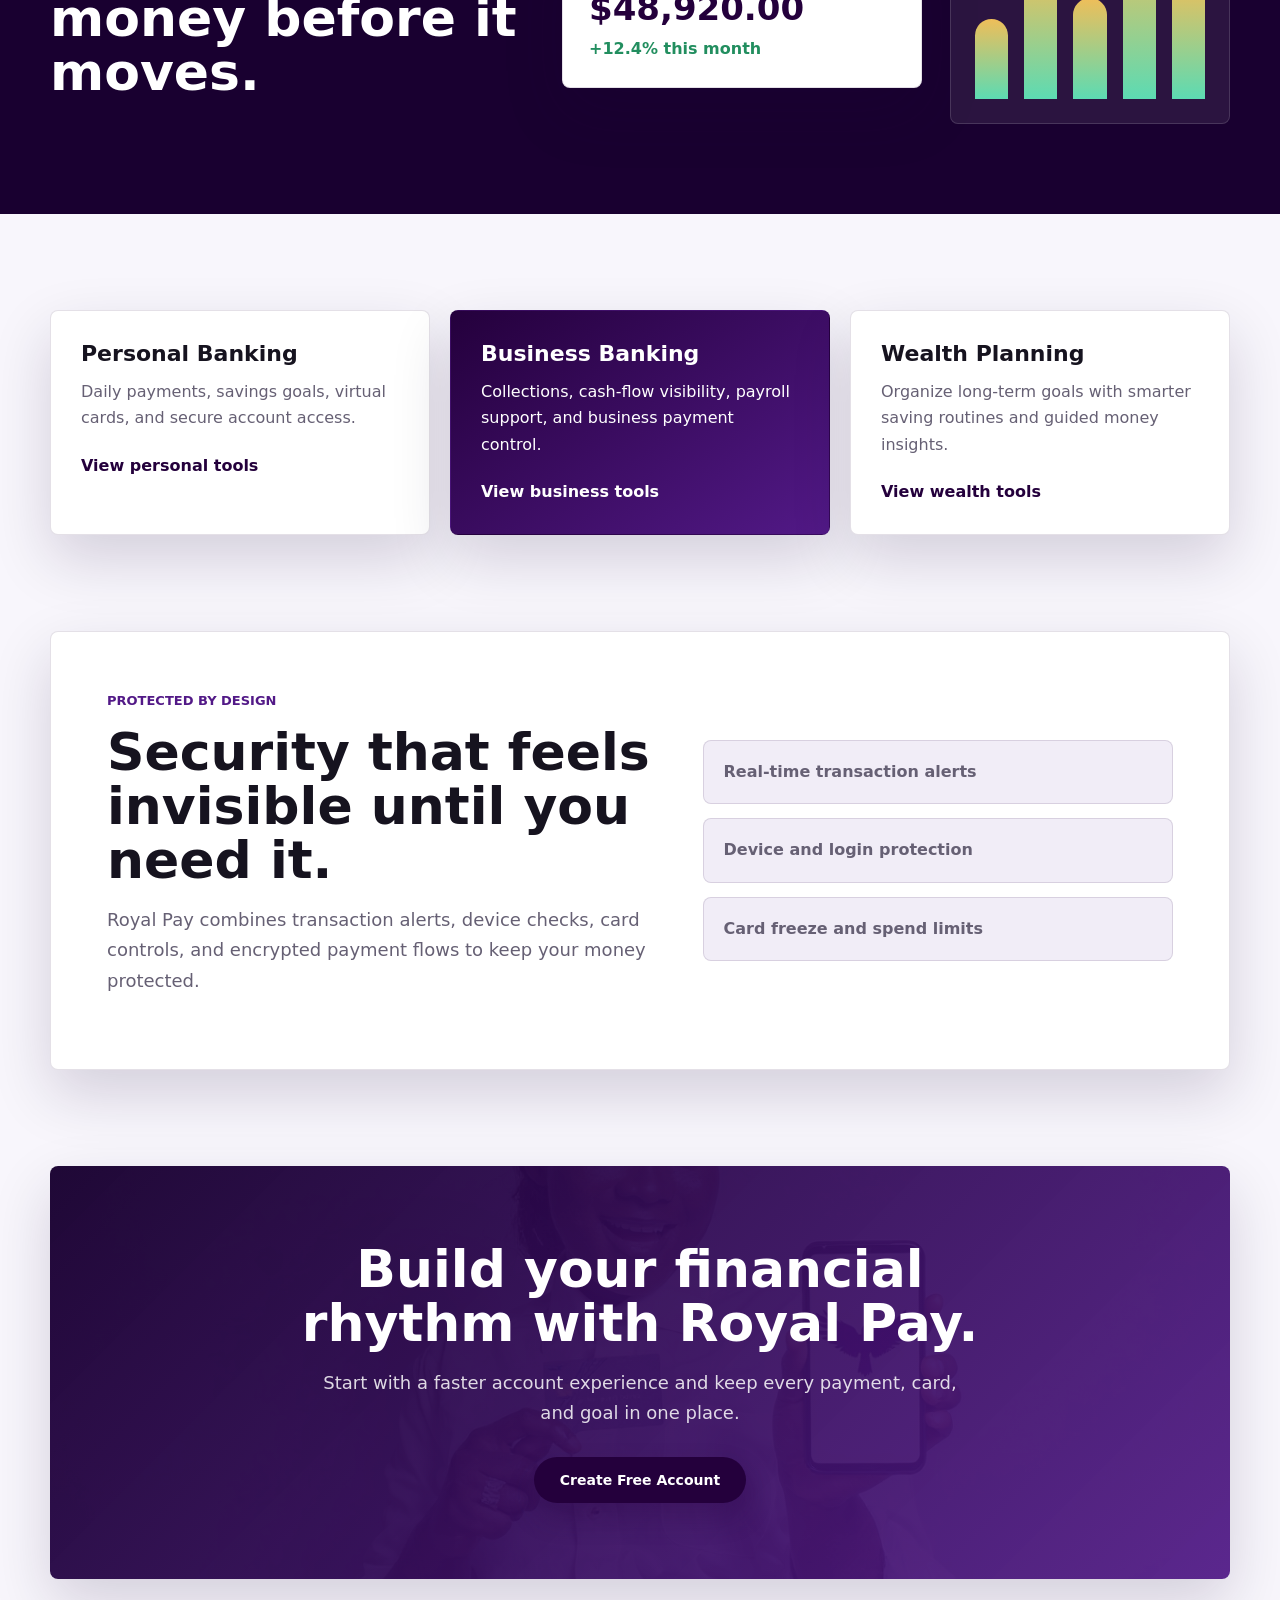
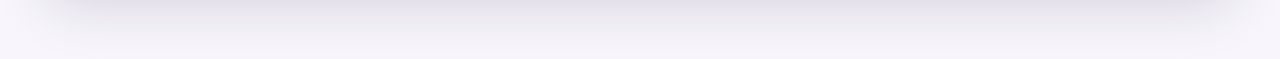
==== commit 7fd9db4b: "transfer module fixed" ====
--- a/index.html
+++ b/index.html
@@ -40,9 +40,6 @@
     <main>
         <div id="carouselExampleDark" class="carousel slide" data-bs-ride="carousel" data-bs-interval="5000"
             data-bs-pause="false">
-            <div class="carousel-logo">
-                <img src="./Images/Logo/high-resolution-color-logo (1).png" alt="Royal Pay Logo">
-            </div>
             <div class="carousel-indicators">
                 <button type="button" data-bs-target="#carouselExampleDark" data-bs-slide-to="0" class="active"
                     aria-current="true" aria-label="Slide 1"></button>
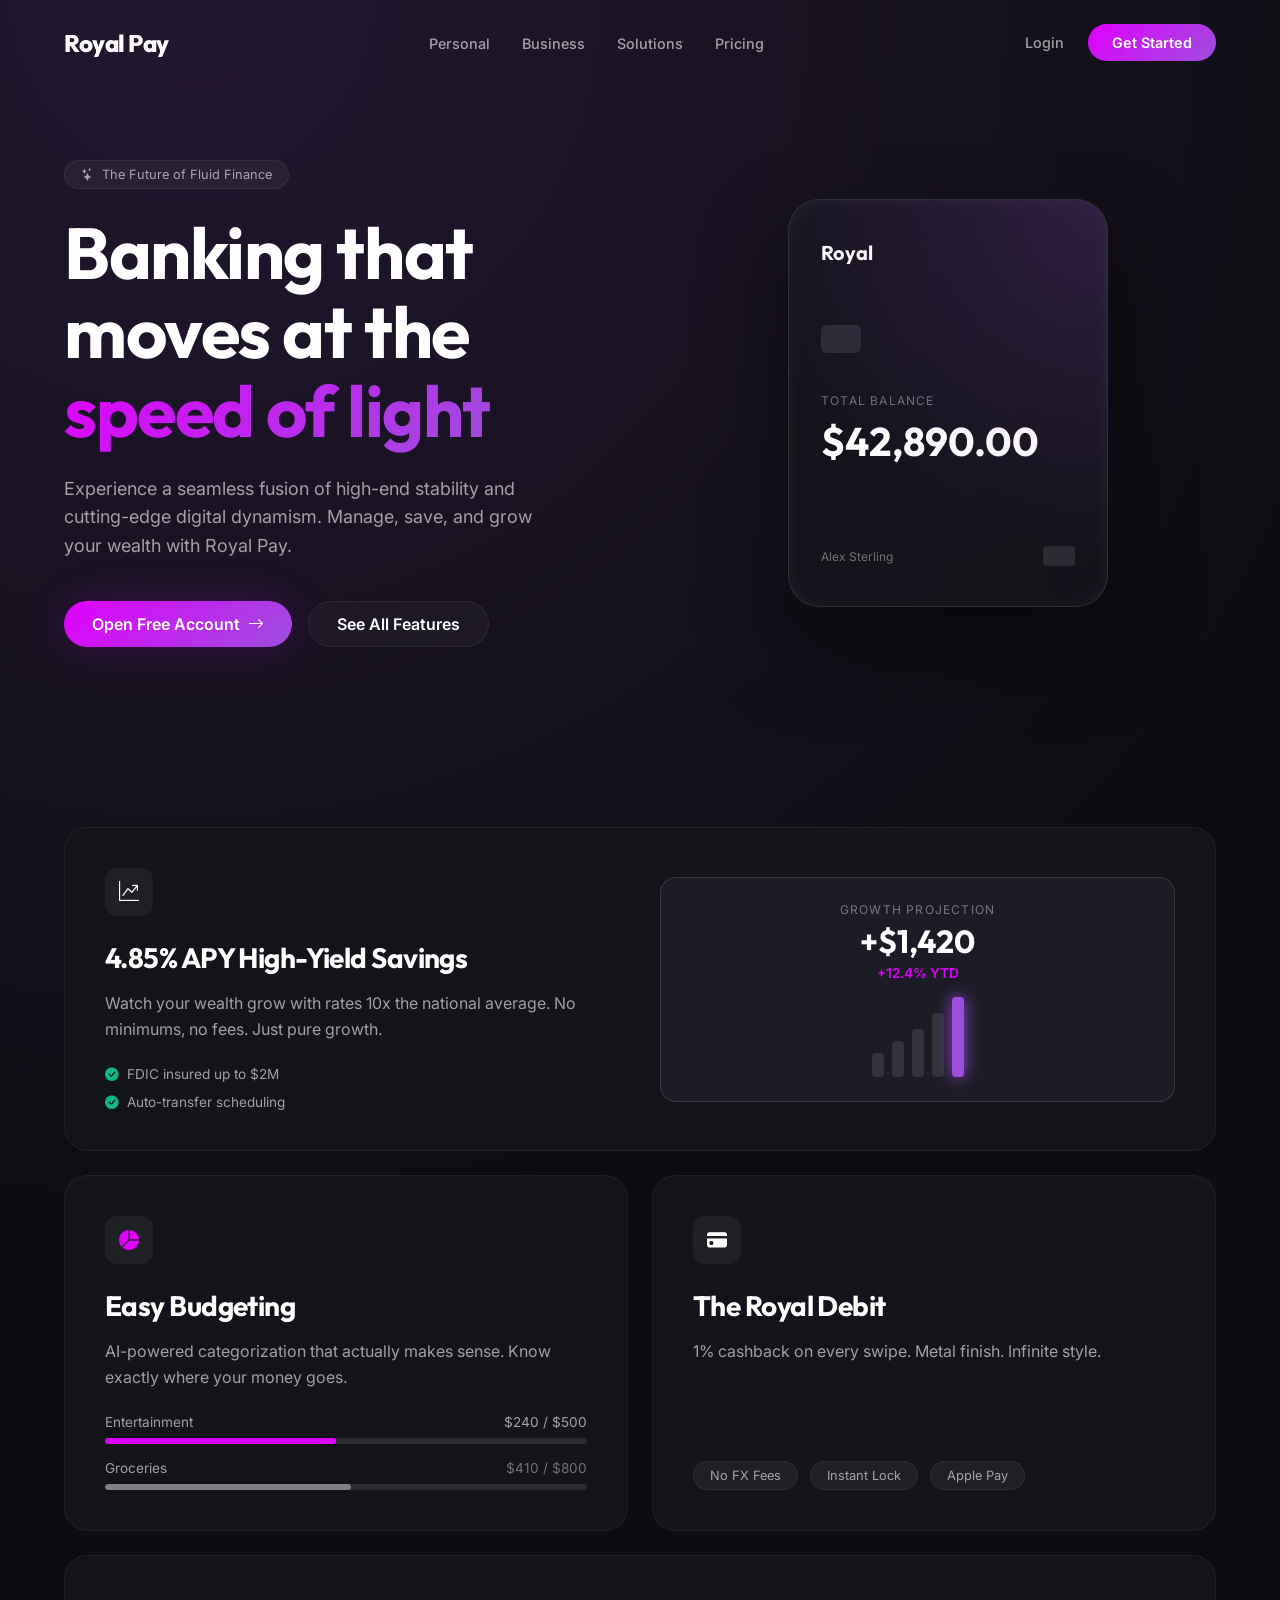
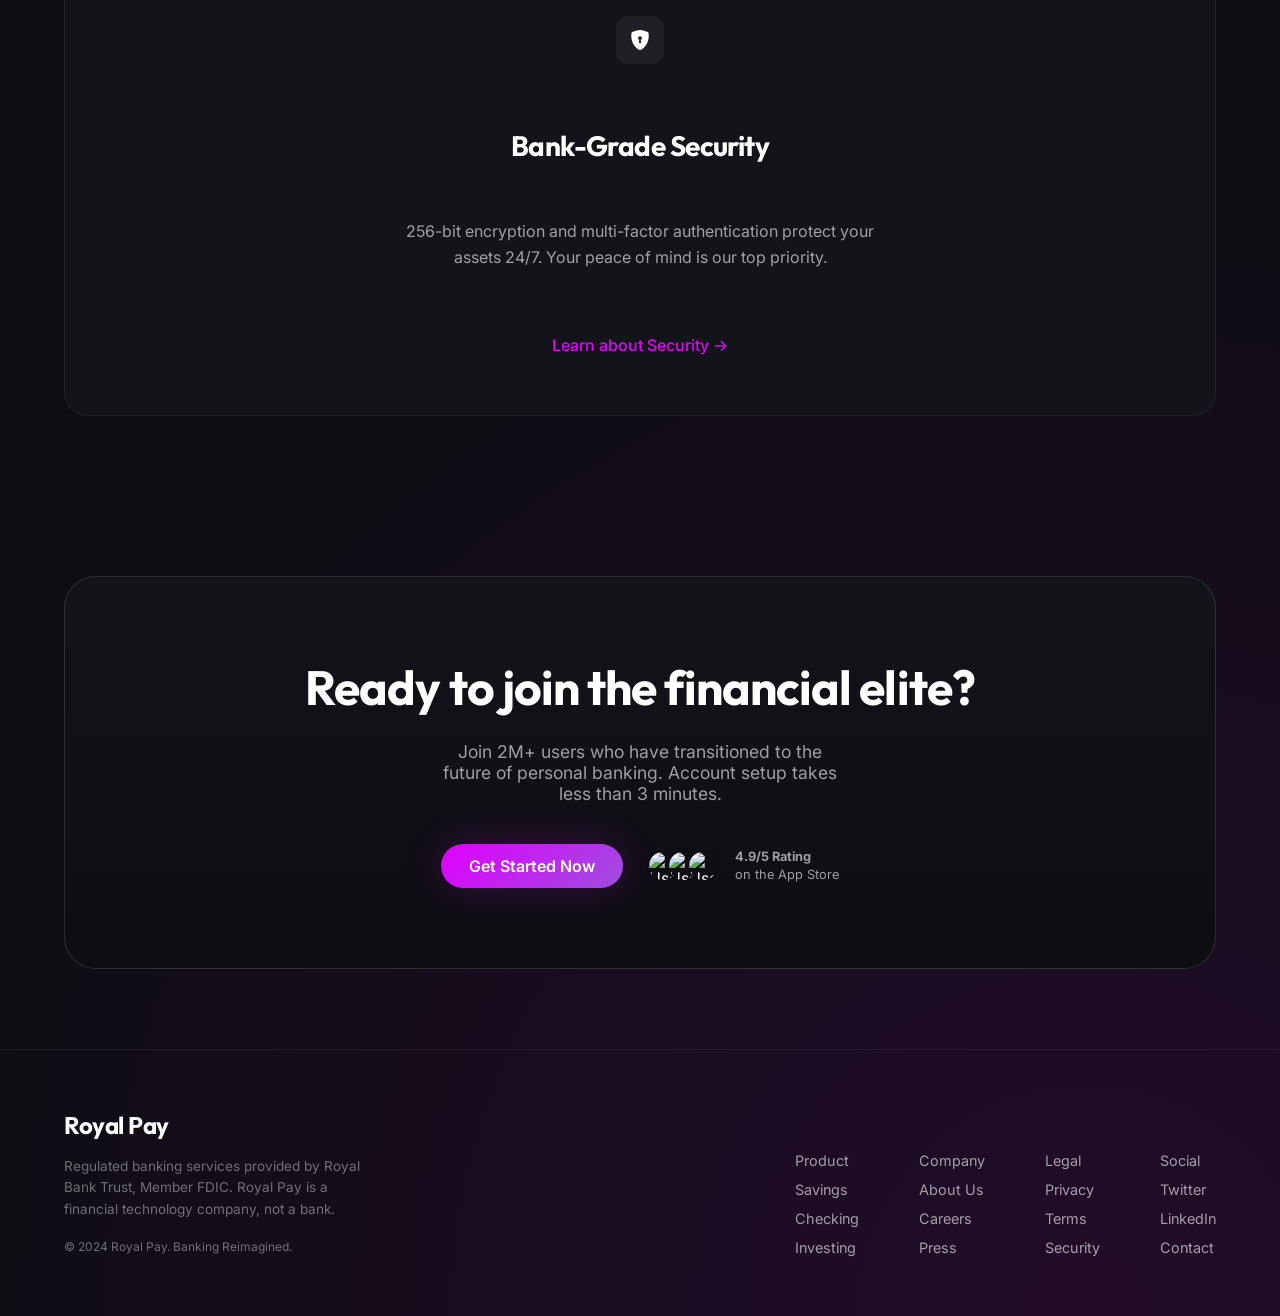
==== commit e6b2ce41: "updated design" ====
--- a/index.html
+++ b/index.html
@@ -1,245 +1,194 @@
 <!DOCTYPE html>
 <html lang="en">
-
 <head>
-    <meta charset="UTF-8">
-    <meta name="viewport" content="width=device-width, initial-scale=1.0">
-    <link rel="stylesheet" href="./Css/index.css">
-    <link href="https://cdn.jsdelivr.net/npm/bootstrap@5.3.8/dist/css/bootstrap.min.css" rel="stylesheet"
-        integrity="sha384-sRIl4kxILFvY47J16cr9ZwB07vP4J8+LH7qKQnuqkuIAvNWLzeN8tE5YBujZqJLB" crossorigin="anonymous">
-    <link rel="stylesheet" href="https://cdn.jsdelivr.net/npm/bootstrap-icons@1.13.1/font/bootstrap-icons.min.css">
-    <script src="https://cdn.jsdelivr.net/npm/bootstrap@5.3.8/dist/js/bootstrap.bundle.min.js"
-        integrity="sha384-FKyoEForCGlyvwx9Hj09JcYn3nv7wiPVlz7YYwJrWVcXK/BmnVDxM+D2scQbITxI"
-        crossorigin="anonymous"></script>
-    <script src="./Js/theme.js" defer></script>
-    <title>Royal Pay - Digital Banking Web App</title>
+  <meta charset="UTF-8">
+  <meta name="viewport" content="width=device-width, initial-scale=1.0">
+  <title>Royal Pay - The Future of Fluid Finance</title>
+  
+  <link rel="stylesheet" href="./Css/global.css">
+  <link rel="stylesheet" href="./Css/index.css">
+  <link rel="stylesheet" href="https://cdn.jsdelivr.net/npm/bootstrap-icons@1.11.3/font/bootstrap-icons.min.css">
 </head>
-
 <body>
 
-    <header>
-        <nav>
-            <div class="logo"><img src="./Images/Logo/high-resolution-logo-grayscale (1).png" alt="RoyaL Pay Logo">
-            </div>
-            <ul class="nav-links">
-                <li><a href="#">Home</a></li>
-                <li><a href="#">Features</a></li>
-                <li><a href="#">Pricing</a></li>
-                <li><a href="#">About</a></li>
-            </ul>
+  <!-- Global Navbar -->
+  <nav class="navbar">
+    <div class="nav-brand">Royal Pay</div>
+    <ul class="nav-links">
+      <li><a href="#">Personal</a></li>
+      <li><a href="#">Business</a></li>
+      <li><a href="#">Solutions</a></li>
+      <li><a href="#">Pricing</a></li>
+    </ul>
+    <div class="nav-actions">
+      <a href="./pages/login.html" class="nav-login">Login</a>
+      <a href="./pages/signup.html" class="nav-cta">Get Started</a>
+    </div>
+  </nav>
 
-            <div class="right">
-                <button class="theme-toggle" type="button" data-theme-toggle aria-label="Switch theme"></button>
-                <a class="log-in-btn" href="./pages/login.html">Log in</a>
-                <a class="sign-in-btn" href="./pages/signup.html">Sign Up</a>
-            </div>
-        </nav>
-    </header>
+  <!-- Hero Section -->
+  <header class="hero">
+    <div class="hero-content">
+      <div class="hero-pill">
+        <i class="bi bi-stars"></i> The Future of Fluid Finance
+      </div>
+      <h1>Banking that moves at the <span class="text-gradient">speed of light</span></h1>
+      <p>Experience a seamless fusion of high-end stability and cutting-edge digital dynamism. Manage, save, and grow your wealth with Royal Pay.</p>
+      
+      <div class="hero-actions">
+        <a href="./pages/signup.html" class="btn-primary">Open Free Account <i class="bi bi-arrow-right" style="margin-left: 8px;"></i></a>
+        <a href="#features" class="btn-secondary">See All Features</a>
+      </div>
+    </div>
 
+    <!-- Balance Card Graphic -->
+    <div class="balance-card-wrapper">
+      <div class="balance-card">
+        <div class="card-logo">Royal</div>
+        <div class="card-chip"></div>
+        <div style="margin-top: 40px;">
+          <div class="card-label">Total Balance</div>
+          <div class="card-balance">$42,890.00</div>
+        </div>
+        <div style="display: flex; justify-content: space-between; align-items: center;">
+          <span style="font-size: 0.75rem; color: var(--text-muted);">Alex Sterling</span>
+          <div style="width: 32px; height: 20px; background: rgba(255,255,255,0.1); border-radius: 4px;"></div>
+        </div>
+      </div>
+    </div>
+  </header>
 
-    <main>
-        <div id="carouselExampleDark" class="carousel slide" data-bs-ride="carousel" data-bs-interval="5000"
-            data-bs-pause="false">
-            <div class="carousel-indicators">
-                <button type="button" data-bs-target="#carouselExampleDark" data-bs-slide-to="0" class="active"
-                    aria-current="true" aria-label="Slide 1"></button>
-                <button type="button" data-bs-target="#carouselExampleDark" data-bs-slide-to="1"
-                    aria-label="Slide 2"></button>
-                <button type="button" data-bs-target="#carouselExampleDark" data-bs-slide-to="2"
-                    aria-label="Slide 3"></button>
-            </div>
-            <div class="carousel-inner">
-                <div class="carousel-item active" data-bs-interval="5000">
-                    <img src="./Images/Bg/elegant-attractive-muslim-woman-using-mobile-laptop-searching-online-shopping-information-living-room-home-portrait-happy-woman-purchasing-product-via-online-shopping-pay-using-credit-card.jpg"
-                        class="d-block w-100" alt="Customer making a secure online payment with Royal Pay">
-                    <div class="carousel-caption">
-                        <h5>Banking that moves at your speed</h5>
-                        <p>Send money, pay bills, and manage your account with secure digital banking built for everyday
-                            life.</p>
-                        <div class="caption-actions">
-                            <a class="primary-btn" href="./pages/signup.html">Get Started</a>
-                            <a class="secondary-btn" href="#">Explore Features</a>
-                        </div>
-                    </div>
-                </div>
-                <div class="carousel-item" data-bs-interval="5000">
-                    <img src="./Images/Bg/african-american-man-woman-home-brainstorming-ideas-their-business.jpg"
-                        class="d-block w-100" alt="Business owners planning finances with Royal Pay">
-                    <div class="carousel-caption">
-                        <h5>Smarter tools for growing money</h5>
-                        <p>Track cash flow, receive payments, and make confident financial decisions from one trusted
-                            platform.</p>
-                        <div class="caption-actions">
-                            <a class="primary-btn" href="./pages/signup.html">Open Account</a>
-                            <a class="secondary-btn" href="#">Business Banking</a>
-                        </div>
-                    </div>
-                </div>
-                <div class="carousel-item" data-bs-interval="5000">
-                    <img src="./Images/Bg/cheerful-coworkers-discussing-company-investment-plan-work-break-startup-office-african-american-entrepreneurs-working-overhours-financial-strategy-business-concept.jpg"
-                        class="d-block w-100" alt="Royal Pay digital banking support conversation">
-                    <div class="carousel-caption">
-                        <h5>Your bank, always within reach</h5>
-                        <p>Enjoy fast transfers, protected transactions, and support designed to keep your finances
-                            moving.</p>
-                        <div class="caption-actions">
-                            <a class="primary-btn" href="./pages/signup.html">Start Banking</a>
-                            <a class="secondary-btn" href="#">Talk to Support</a>
-                        </div>
-                    </div>
-                </div>
-            </div>
-           
+  <!-- Bento Features Grid -->
+  <section id="features" class="features">
+    
+    <!-- High-Yield Savings -->
+    <div class="bento-card bento-card-large">
+      <div>
+        <div class="bento-icon"><i class="bi bi-graph-up-arrow"></i></div>
+        <h3>4.85% APY High-Yield Savings</h3>
+        <p>Watch your wealth grow with rates 10x the national average. No minimums, no fees. Just pure growth.</p>
+        <ul class="bento-list">
+          <li><i class="bi bi-check-circle-fill"></i> FDIC insured up to $2M</li>
+          <li><i class="bi bi-check-circle-fill"></i> Auto-transfer scheduling</li>
+        </ul>
+      </div>
+      <div class="bento-graphic">
+        <div class="chart-header">
+          <div class="label">Growth Projection</div>
+          <div class="value">+$1,420</div>
+          <div class="change">+12.4% YTD</div>
         </div>
-    </main>
+        <div class="bars">
+          <div class="bar" style="height: 30%"></div>
+          <div class="bar" style="height: 45%"></div>
+          <div class="bar" style="height: 60%"></div>
+          <div class="bar" style="height: 80%"></div>
+          <div class="bar" style="height: 100%"></div>
+        </div>
+      </div>
+    </div>
 
-    <section class="trust-strip" aria-label="Royal Pay highlights">
-        <div class="trust-item">
-            <span>2M+</span>
-            <p>secure transactions processed</p>
+    <!-- Easy Budgeting -->
+    <div class="bento-card">
+      <div class="bento-icon" style="color: var(--accent-magenta);"><i class="bi bi-pie-chart-fill"></i></div>
+      <h3>Easy Budgeting</h3>
+      <p>AI-powered categorization that actually makes sense. Know exactly where your money goes.</p>
+      
+      <div style="display: flex; flex-direction: column; gap: 16px; margin-top: auto;">
+        <div class="progress-row">
+          <div class="progress-label">
+            <span>Entertainment</span>
+            <span>$240 / $500</span>
+          </div>
+          <div class="progress-bar-bg"><div class="progress-fill" style="width: 48%;"></div></div>
         </div>
-        <div class="trust-item">
-            <span>24/7</span>
-            <p>banking access and support</p>
+        <div class="progress-row">
+          <div class="progress-label">
+            <span>Groceries</span>
+            <span style="color: var(--text-muted)">$410 / $800</span>
+          </div>
+          <div class="progress-bar-bg"><div class="progress-fill" style="width: 51%; background: rgba(255,255,255,0.4);"></div></div>
         </div>
-        <div class="trust-item">
-            <span>99.9%</span>
-            <p>reliable digital payment uptime</p>
+      </div>
+    </div>
+
+    <!-- The Royal Debit -->
+    <div class="bento-card">
+      <div class="bento-icon"><i class="bi bi-credit-card-fill"></i></div>
+      <h3>The Royal Debit</h3>
+      <p>1% cashback on every swipe. Metal finish. Infinite style.</p>
+      <div class="pill-group" style="margin-top: auto;">
+        <div class="pill">No FX Fees</div>
+        <div class="pill">Instant Lock</div>
+        <div class="pill">Apple Pay</div>
+      </div>
+    </div>
+    
+    <!-- Bank-Grade Security -->
+    <div class="bento-card bento-card-large" style="grid-template-columns: 1fr; text-align: center; padding: 60px;">
+      <div class="bento-icon" style="margin: 0 auto 24px auto;"><i class="bi bi-shield-lock-fill"></i></div>
+      <h3>Bank-Grade Security</h3>
+      <p style="max-width: 500px; margin: 0 auto 24px auto;">256-bit encryption and multi-factor authentication protect your assets 24/7. Your peace of mind is our top priority.</p>
+      <a href="#" style="color: var(--accent-magenta); font-weight: 500;">Learn about Security &rarr;</a>
+    </div>
+
+  </section>
+
+  <!-- Footer CTA -->
+  <section class="footer-cta">
+    <h2>Ready to join the financial elite?</h2>
+    <p>Join 2M+ users who have transitioned to the future of personal banking. Account setup takes less than 3 minutes.</p>
+    
+    <div class="cta-action-row">
+      <a href="./pages/signup.html" class="btn-primary">Get Started Now</a>
+      
+      <div class="rating-widget">
+        <div class="avatars">
+          <img src="https://images.unsplash.com/photo-1534528741775-53994a69daeb?auto=format&fit=crop&w=64&h=64&q=80" alt="User">
+          <img src="https://images.unsplash.com/photo-1506794778202-cad84cf45f1d?auto=format&fit=crop&w=64&h=64&q=80" alt="User">
+          <img src="https://images.unsplash.com/photo-1494790108377-be9c29b29330?auto=format&fit=crop&w=64&h=64&q=80" alt="User">
         </div>
-    </section>
+        <div class="rating-text">
+          <strong>4.9/5 Rating</strong><br>on the App Store
+        </div>
+      </div>
+    </div>
+  </section>
 
-    <section class="section-shell finance-suite">
-        <div class="section-copy">
-            <span class="eyebrow">Royal Pay Suite</span>
-            <h2>A modern finance hub for everyday banking.</h2>
-            <p>Control transfers, cards, savings, and spending from a clean dashboard designed for people and growing
-                businesses.</p>
-        </div>
-        <div class="feature-grid">
-            <article class="feature-card">
-                <span class="feature-icon">01</span>
-                <h3>Instant transfers</h3>
-                <p>Move money quickly with smart confirmations, recipient history, and clear transaction tracking.</p>
-            </article>
-            <article class="feature-card">
-                <span class="feature-icon">02</span>
-                <h3>Budget clarity</h3>
-                <p>See where money goes with category insights, balance snapshots, and spending alerts.</p>
-            </article>
-            <article class="feature-card">
-                <span class="feature-icon">03</span>
-                <h3>Card control</h3>
-                <p>Freeze cards, set limits, and monitor purchases with security settings that stay within reach.</p>
-            </article>
-        </div>
-    </section>
-
-    <section class="insight-band">
-        <div class="insight-panel">
-            <div>
-                <span class="eyebrow">Live Finance View</span>
-                <h2>Know your money before it moves.</h2>
-            </div>
-            <div class="balance-card">
-                <p>Available Balance</p>
-                <strong>$48,920.00</strong>
-                <span>+12.4% this month</span>
-            </div>
-            <div class="mini-chart" aria-hidden="true">
-                <span></span>
-                <span></span>
-                <span></span>
-                <span></span>
-                <span></span>
-            </div>
-        </div>
-    </section>
-
-    <section class="section-shell account-section">
-        <div class="account-card">
-            <h3>Personal Banking</h3>
-            <p>Daily payments, savings goals, virtual cards, and secure account access.</p>
-            <a class="text-link" href="#">View personal tools</a>
-        </div>
-        <div class="account-card featured">
-            <h3>Business Banking</h3>
-            <p>Collections, cash-flow visibility, payroll support, and business payment control.</p>
-            <a class="text-link" href="#">View business tools</a>
-        </div>
-        <div class="account-card">
-            <h3>Wealth Planning</h3>
-            <p>Organize long-term goals with smarter saving routines and guided money insights.</p>
-            <a class="text-link" href="#">View wealth tools</a>
-        </div>
-    </section>
-
-    <section class="security-section">
-        <div class="security-copy">
-            <span class="eyebrow">Protected by Design</span>
-            <h2>Security that feels invisible until you need it.</h2>
-            <p>Royal Pay combines transaction alerts, device checks, card controls, and encrypted payment flows to keep
-                your money protected.</p>
-        </div>
-        <div class="security-list">
-            <p>Real-time transaction alerts</p>
-            <p>Device and login protection</p>
-            <p>Card freeze and spend limits</p>
-        </div>
-    </section>
-
-    <section class="final-cta">
-        <h2>Build your financial rhythm with Royal Pay.</h2>
-        <p>Start with a faster account experience and keep every payment, card, and goal in one place.</p>
-        <a class="primary-btn" href="./pages/signup.html">Create Free Account</a>
-    </section>
-
-    <script>
-        document.addEventListener("DOMContentLoaded", () => {
-            const carousel = document.querySelector("#carouselExampleDark");
-
-            if (!carousel) {
-                return;
-            }
-
-            if (window.bootstrap) {
-                const Carousel = bootstrap.Carousel;
-                const options = {
-                    interval: 5000,
-                    ride: "carousel",
-                    pause: false
-                };
-
-                if (Carousel.getOrCreateInstance) {
-                    Carousel.getOrCreateInstance(carousel, options);
-                } else {
-                    new Carousel(carousel, options);
-                }
-                return;
-            }
-
-            const slides = [...carousel.querySelectorAll(".carousel-item")];
-            const indicators = [...carousel.querySelectorAll(".carousel-indicators button")];
-            let activeIndex = slides.findIndex((slide) => slide.classList.contains("active"));
-
-            if (activeIndex < 0) {
-                activeIndex = 0;
-            }
-
-            setInterval(() => {
-                slides[activeIndex].classList.remove("active");
-                indicators[activeIndex]?.classList.remove("active");
-                indicators[activeIndex]?.removeAttribute("aria-current");
-
-                activeIndex = (activeIndex + 1) % slides.length;
-
-                slides[activeIndex].classList.add("active");
-                indicators[activeIndex]?.classList.add("active");
-                indicators[activeIndex]?.setAttribute("aria-current", "true");
-            }, 5000);
-        });
-    </script>
-
+  <!-- Global Footer -->
+  <footer class="site-footer">
+    <div class="footer-brand">
+      <h2>Royal Pay</h2>
+      <p>Regulated banking services provided by Royal Bank Trust, Member FDIC. Royal Pay is a financial technology company, not a bank.</p>
+      <p style="margin-top: 16px; font-size: 0.75rem;">&copy; 2024 Royal Pay. Banking Reimagined.</p>
+    </div>
+    <div class="footer-links">
+      <div class="footer-col">
+        <a href="#">Product</a>
+        <a href="#">Savings</a>
+        <a href="#">Checking</a>
+        <a href="#">Investing</a>
+      </div>
+      <div class="footer-col">
+        <a href="#">Company</a>
+        <a href="#">About Us</a>
+        <a href="#">Careers</a>
+        <a href="#">Press</a>
+      </div>
+      <div class="footer-col">
+        <a href="#">Legal</a>
+        <a href="#">Privacy</a>
+        <a href="#">Terms</a>
+        <a href="#">Security</a>
+      </div>
+      <div class="footer-col">
+        <a href="#">Social</a>
+        <a href="#">Twitter</a>
+        <a href="#">LinkedIn</a>
+        <a href="#">Contact</a>
+      </div>
+    </div>
+  </footer>
 
 </body>
-
-</html>
+</html>
--- a/Css/global.css
+++ b/Css/global.css
@@ -0,0 +1,166 @@
+@import url('https://fonts.googleapis.com/css2?family=Inter:wght@400;500;600;700;800&family=Outfit:wght@400;500;600;700;800;900&display=swap');
+
+:root {
+  /* Royal Pay Ultra-Premium Tokens */
+  
+  /* Backgrounds */
+  --bg-base: #0d0d12;
+  --bg-surface: #13131a;
+  --bg-surface-elevated: #1c1c26;
+  --bg-glass: rgba(255, 255, 255, 0.03);
+  --bg-glass-hover: rgba(255, 255, 255, 0.06);
+
+  /* Borders */
+  --border-subtle: rgba(255, 255, 255, 0.06);
+  --border-strong: rgba(255, 255, 255, 0.12);
+  
+  /* Typography */
+  --text-primary: #ffffff;
+  --text-secondary: rgba(255, 255, 255, 0.6);
+  --text-muted: rgba(255, 255, 255, 0.4);
+  
+  /* Accents */
+  --accent-purple: #9d4edd;
+  --accent-magenta: #e000ff;
+  --accent-gradient: linear-gradient(135deg, var(--accent-magenta), var(--accent-purple));
+  
+  /* Status */
+  --success: #10b981;
+  --danger: #ef4444;
+  --warning: #f59e0b;
+  
+  /* Shadows & Glows */
+  --shadow-card: 0 24px 48px -12px rgba(0, 0, 0, 0.5);
+  --glow-primary: 0 0 40px rgba(224, 0, 255, 0.2);
+  --glow-purple: 0 0 60px rgba(157, 78, 221, 0.15);
+}
+
+/* Base Resets */
+*, *::before, *::after {
+  box-sizing: border-box;
+  margin: 0;
+  padding: 0;
+}
+
+html {
+  scroll-behavior: smooth;
+  font-family: 'Inter', -apple-system, sans-serif;
+  background-color: var(--bg-base);
+  color: var(--text-primary);
+  -webkit-font-smoothing: antialiased;
+}
+
+body {
+  min-height: 100vh;
+  overflow-x: hidden;
+  background: radial-gradient(circle at 15% 0%, rgba(157, 78, 221, 0.15) 0%, transparent 40%),
+              radial-gradient(circle at 85% 100%, rgba(224, 0, 255, 0.1) 0%, transparent 40%),
+              var(--bg-base);
+}
+
+h1, h2, h3, h4, h5, h6 {
+  font-family: 'Outfit', sans-serif;
+  font-weight: 700;
+  letter-spacing: -0.02em;
+}
+
+a {
+  color: inherit;
+  text-decoration: none;
+  transition: all 0.2s ease;
+}
+
+ul {
+  list-style: none;
+}
+
+/* Reusable Glass Components */
+.glass-panel {
+  background: var(--bg-glass);
+  backdrop-filter: blur(24px);
+  -webkit-backdrop-filter: blur(24px);
+  border: 1px solid var(--border-subtle);
+  border-radius: 24px;
+  box-shadow: var(--shadow-card);
+}
+
+.text-gradient {
+  background: var(--accent-gradient);
+  -webkit-background-clip: text;
+  -webkit-text-fill-color: transparent;
+  background-clip: text;
+}
+
+/* Buttons */
+.btn-primary {
+  background: var(--accent-gradient);
+  color: #fff;
+  padding: 12px 28px;
+  border-radius: 99px;
+  font-weight: 600;
+  font-family: 'Inter', sans-serif;
+  border: none;
+  cursor: pointer;
+  box-shadow: var(--glow-primary);
+  transition: transform 0.2s ease, box-shadow 0.2s ease;
+  display: inline-flex;
+  align-items: center;
+  justify-content: center;
+}
+
+.btn-primary:hover {
+  transform: translateY(-2px);
+  box-shadow: 0 0 50px rgba(224, 0, 255, 0.3);
+}
+
+.btn-secondary {
+  background: var(--bg-glass);
+  color: var(--text-primary);
+  padding: 12px 28px;
+  border-radius: 99px;
+  font-weight: 600;
+  border: 1px solid var(--border-subtle);
+  cursor: pointer;
+  transition: background 0.2s ease;
+  display: inline-flex;
+  align-items: center;
+  justify-content: center;
+}
+
+.btn-secondary:hover {
+  background: var(--bg-glass-hover);
+}
+
+/* Forms */
+.input-group {
+  display: flex;
+  flex-direction: column;
+  gap: 8px;
+}
+
+.input-group label {
+  font-size: 0.85rem;
+  font-weight: 500;
+  color: var(--text-secondary);
+}
+
+.input-field {
+  background: var(--bg-surface);
+  border: 1px solid var(--border-strong);
+  color: var(--text-primary);
+  padding: 16px 20px;
+  border-radius: 12px;
+  font-family: 'Inter', sans-serif;
+  font-size: 1rem;
+  transition: border-color 0.2s ease, box-shadow 0.2s ease;
+}
+
+.input-field:focus {
+  outline: none;
+  border-color: var(--accent-purple);
+  box-shadow: 0 0 0 3px rgba(157, 78, 221, 0.15);
+}
+
+.input-field::placeholder {
+  color: var(--text-muted);
+}
--- a/Css/index.css
+++ b/Css/index.css
@@ -1,808 +1,419 @@
-:root{
-    --purple-950: rgb(25, 0, 48);
-    --purple-900: rgb(36, 0, 60);
-    --purple-700: rgb(82, 25, 135);
-    --purple-500: rgb(128, 63, 198);
-    --gold: rgb(239, 190, 89);
-    --mint: rgb(92, 219, 179);
-    --ink: rgb(22, 19, 31);
-    --muted: rgb(102, 96, 116);
-    --line: rgba(36, 0, 60, 0.12);
-    --surface: rgb(255, 255, 255);
-    --nav-surface: rgba(255, 255, 255, 0.717);
-    --soft: rgb(248, 246, 252);
-    --soft-strong: rgb(241, 237, 247);
-    --shadow: 0 24px 60px rgba(25, 0, 48, 0.16);
-}
-
-:root[data-theme="dark"]{
-    --ink: rgb(248, 246, 252);
-    --muted: rgb(190, 181, 205);
-    --line: rgba(255, 255, 255, 0.12);
-    --surface: rgb(35, 24, 52);
-    --nav-surface: rgba(35, 24, 52, 0.9);
-    --soft: rgb(16, 10, 28);
-    --soft-strong: rgb(45, 32, 68);
-    --shadow: 0 24px 60px rgba(0, 0, 0, 0.3);
-}
-
-:root[data-theme="dark"] .logo img,
-:root[data-theme="dark"] .carousel-logo img{
-    filter: brightness(0) invert(1);
-}
-
-:root[data-theme="dark"] .carousel-logo{
-    background: rgba(25, 0, 48, 0.72);
-    border-color: rgba(255, 255, 255, 0.14);
-}
-
-:root[data-theme="dark"] .log-in-btn,
-:root[data-theme="dark"] .nav-links a,
-:root[data-theme="dark"] .theme-toggle,
-:root[data-theme="dark"] .eyebrow,
-:root[data-theme="dark"] .trust-item span,
-:root[data-theme="dark"] .balance-card strong,
-:root[data-theme="dark"] .text-link{
-    color: white;
-}
-
-:root[data-theme="dark"] .nav-links a:hover,
-:root[data-theme="dark"] .log-in-btn:hover,
-:root[data-theme="dark"] .text-link:hover{
-    color: var(--mint);
-}
-
-*{
-    box-sizing: border-box;
-    margin: 0;
-    padding: 0;
-    list-style: none;
-    font-family: Inter, ui-sans-serif, system-ui, -apple-system, BlinkMacSystemFont, "Segoe UI", sans-serif;
-}
-
-html{
-    scroll-behavior: smooth;
-}
-
-body{
-    background: var(--soft) !important;
-    color: var(--ink);
-    transition: background 0.3s ease, color 0.3s ease;
-}
-
-a{
-    color: inherit;
-}
-
-header{
-    width: min(1180px, calc(100% - 32px));
-    background: var(--nav-surface);
-    border: 1px solid var(--line);
-    border-radius: 18px;
-    box-shadow: 0 18px 40px rgba(36, 0, 60, 0.08);
-    margin: 20px auto;
-    position: sticky;
-    top: 14px;
-    z-index: 20;
-    backdrop-filter: blur(10px);
-}
-
-nav{
-    min-height: 82px;
-    display: flex;
-    justify-content: space-between;
-    align-items: center;
-    gap: 24px;
-    padding: 0 26px;
-}
-
-.logo img{
-    width: 112px;
-    display: block;
-}
-
-.nav-links{
-    display: flex;
-    align-items: center;
-    gap: 28px;
-    margin: 0;
-    padding: 0;
-}
-
-.nav-links a{
-    text-decoration: none;
-    color: var(--ink);
-    font-size: 15px;
-    font-weight: 700;
-    transition: color 0.25s ease;
-}
-
-.nav-links a:hover,
-.log-in-btn:hover{
-    color: var(--purple-700);
-}
-
-.right{
-    display: inline-flex;
-    align-items: center;
-    gap: 14px;
-}
-
-.theme-toggle,
-.sign-in-btn,
-.primary-btn,
-.secondary-btn{
-    min-height: 46px;
-    display: inline-flex;
-    align-items: center;
-    justify-content: center;
-    border-radius: 999px;
-    font-size: 14px;
-    font-weight: 800;
-    text-decoration: none;
-    cursor: pointer;
-    transition: transform 0.25s ease, box-shadow 0.25s ease, background 0.25s ease, color 0.25s ease;
-}
-
-.theme-toggle{
-    width: 46px;
-    min-width: 46px;
-    border: 1px solid var(--line);
-    background: var(--soft-strong);
-    color: var(--purple-900);
-    padding: 0;
-    font-size: 18px;
-}
-
-.log-in-btn{
-    color: var(--purple-900);
-    text-decoration: none;
-    font-size: 15px;
-    font-weight: 800;
-    transition: color 0.25s ease;
-}
-
-.sign-in-btn,
-.primary-btn{
-    border: none;
-    background: var(--purple-900);
-    color: white;
-    padding: 0 26px;
-    box-shadow: 0 14px 28px rgba(36, 0, 60, 0.24);
-}
-
-.secondary-btn{
-    border: 1px solid rgba(255, 255, 255, 0.62);
-    background: rgba(255, 255, 255, 0.14);
-    color: white;
-    padding: 0 24px;
-    backdrop-filter: blur(12px);
-}
-
-.theme-toggle:hover,
-.sign-in-btn:hover,
-.primary-btn:hover,
-.secondary-btn:hover{
-    transform: translateY(-3px);
-}
-
-.sign-in-btn:hover,
-.primary-btn:hover{
-    background: var(--purple-700);
-    color: white;
-    box-shadow: 0 18px 34px rgba(82, 25, 135, 0.26);
-}
-
-.secondary-btn:hover{
-    background: white;
-    color: var(--purple-900);
-}
-
-#carouselExampleDark{
-    position: relative;
-    overflow: hidden;
-    margin-top: -102px;
-}
-
-.carousel-item{
-    min-height: 720px;
-    transition: transform 0.9s ease-in-out, opacity 0.9s ease-in-out;
-}
-
-.carousel-item::after{
-    content: "";
-    position: absolute;
-    inset: 0;
-    background:
-        linear-gradient(90deg, rgba(25, 0, 48, 0.84), rgba(36, 0, 60, 0.44) 46%, rgba(36, 0, 60, 0.1)),
-        linear-gradient(0deg, rgba(25, 0, 48, 0.5), transparent 44%);
-}
-
-.carousel-item img{
-    width: 100%;
-    height: 720px;
-    object-fit: cover;
-    filter: saturate(1.05) contrast(1.04);
-}
-
-.carousel-logo{
-    position: absolute;
-    top: 100px;
-    left: max(32px, calc((100vw - 1180px) / 2));
-    z-index: 5;
-    background: rgba(255, 255, 255, 0.92);
-    border: 1px solid rgba(255, 255, 255, 0.5);
-    border-radius: 12px;
-    padding: 5px 10px;
-    box-shadow: 0 16px 40px rgba(0, 0, 0, 0.2);
-    animation: floatIn 0.8s ease both;
-}
-
-.carousel-logo img{
-    width: 118px;
-    display: block;
-}
-
-.carousel-caption{
-    right: auto !important;
-    bottom: auto !important;
-    left: max(32px, calc((100vw - 1180px) / 2)) !important;
-    top: 52%;
-    z-index: 4;
-    width: min(620px, calc(100% - 64px));
-    max-width: 620px;
-    transform: translateY(-42%);
-    text-align: left !important;
-    color: white !important;
-}
-
-.carousel-caption h5,
-.carousel-caption p,
-.caption-actions{
-    opacity: 0;
-    transform: translateY(24px);
-}
-
-.carousel-item.active .carousel-caption h5{
-    animation: captionRise 0.8s ease 0.15s forwards;
-}
-
-.carousel-item.active .carousel-caption p{
-    animation: captionRise 0.8s ease 0.35s forwards;
-}
-
-.carousel-item.active .caption-actions{
-    animation: captionRise 0.8s ease 0.55s forwards;
-}
-
-.carousel-caption h5{
-    font-size: 72px;
-    font-weight: 900;
-    line-height: 0.98;
-    margin-bottom: 20px;
-    letter-spacing: 0;
-}
-
-.carousel-caption p{
-    max-width: 560px;
-    font-size: 20px;
-    line-height: 1.6;
-    margin: 0;
-    color: rgba(255, 255, 255, 0.88);
-}
-
-.caption-actions{
-    display: flex;
-    flex-wrap: wrap;
-    gap: 14px;
-    margin-top: 30px;
-}
-
-.carousel-indicators{
-    gap: 8px;
-    margin-bottom: 34px !important;
-}
-
-.carousel-indicators [data-bs-target]{
-    width: 34px !important;
-    height: 4px !important;
-    border: 0 !important;
-    border-radius: 999px;
-}
-
-.trust-strip{
-    width: min(1180px, calc(100% - 32px));
-    display: grid;
-    grid-template-columns: repeat(3, 1fr);
-    gap: 18px;
-    margin: -68px auto 84px;
-    position: relative;
-    z-index: 6;
-}
-
-.trust-item,
-.feature-card,
-.account-card,
-.balance-card{
-    background: var(--surface);
-    border: 1px solid var(--line);
-    border-radius: 8px;
-    box-shadow: var(--shadow);
-}
-
-.trust-item{
-    padding: 28px;
-    transition: transform 0.25s ease, box-shadow 0.25s ease;
-}
-
-.trust-item:hover,
-.feature-card:hover,
-.account-card:hover{
-    transform: translateY(-8px);
-    box-shadow: 0 30px 70px rgba(25, 0, 48, 0.18);
-}
-
-.trust-item span{
-    display: block;
-    color: var(--purple-900);
-    font-size: 34px;
-    font-weight: 900;
-}
-
-.trust-item p{
-    margin: 8px 0 0;
-    color: var(--muted);
-    font-weight: 700;
-}
-
-.section-shell{
-    width: min(1180px, calc(100% - 32px));
-    margin: 0 auto 96px;
-}
-
-.finance-suite{
-    display: grid;
-    grid-template-columns: 0.85fr 1.15fr;
-    gap: 42px;
-    align-items: start;
-}
-
-.eyebrow{
-    display: inline-flex;
-    color: var(--purple-700);
-    font-size: 13px;
-    font-weight: 900;
-    text-transform: uppercase;
-    letter-spacing: 0;
-    margin-bottom: 14px;
-}
-
-.section-copy h2,
-.insight-panel h2,
-.security-copy h2,
-.final-cta h2{
-    color: var(--ink);
-    font-size: 52px;
-    font-weight: 900;
-    line-height: 1.04;
-    letter-spacing: 0;
-    margin-bottom: 18px;
-}
-
-.section-copy p,
-.security-copy p,
-.final-cta p{
-    color: var(--muted);
-    font-size: 18px;
-    line-height: 1.7;
-}
-
-.feature-grid{
-    display: grid;
-    grid-template-columns: repeat(3, 1fr);
-    gap: 18px;
-}
-
-.feature-card{
-    min-height: 260px;
-    padding: 26px;
-    transition: transform 0.25s ease, box-shadow 0.25s ease, border-color 0.25s ease;
-}
-
-.feature-card:hover{
-    border-color: rgba(82, 25, 135, 0.34);
-}
-
-.feature-icon{
-    width: 48px;
-    height: 48px;
-    display: inline-flex;
-    align-items: center;
-    justify-content: center;
-    border-radius: 50%;
-    background: var(--purple-900);
-    color: white;
-    font-weight: 900;
-    margin-bottom: 22px;
-}
-
-.feature-card h3,
-.account-card h3{
-    color: var(--ink);
-    font-size: 22px;
-    font-weight: 900;
-    margin-bottom: 12px;
-}
-
-.feature-card p,
-.account-card p,
-.security-list p{
-    color: var(--muted);
-    line-height: 1.65;
-    margin: 0;
-}
-
-.insight-band{
-    background: var(--purple-950);
-    padding: 90px 16px;
-    margin-bottom: 96px;
-    overflow: hidden;
-}
-
-.insight-panel{
-    width: min(1180px, 100%);
-    display: grid;
-    grid-template-columns: 1fr 360px 280px;
-    gap: 28px;
-    align-items: center;
-    margin: 0 auto;
-    color: white;
-}
-
-.insight-panel .eyebrow,
-.insight-panel h2{
-    color: white;
-}
-
-.balance-card{
-    padding: 26px;
-    color: var(--ink);
-}
-
-.balance-card p{
-    color: var(--muted);
-    margin-bottom: 10px;
-    font-weight: 800;
-}
-
-.balance-card strong{
-    display: block;
-    color: var(--purple-900);
-    font-size: 34px;
-    line-height: 1;
-    margin-bottom: 12px;
-}
-
-.balance-card span{
-    color: rgb(34, 142, 95);
-    font-weight: 900;
-}
-
-.mini-chart{
-    height: 230px;
-    display: flex;
-    align-items: end;
-    gap: 16px;
-    padding: 24px;
-    border: 1px solid rgba(255, 255, 255, 0.14);
-    border-radius: 8px;
-    background: rgba(255, 255, 255, 0.08);
-}
-
-.mini-chart span{
-    flex: 1;
-    min-width: 28px;
-    border-radius: 999px 999px 0 0;
-    background: linear-gradient(180deg, var(--gold), var(--mint));
-    animation: barPulse 2.8s ease-in-out infinite;
-}
-
-.mini-chart span:nth-child(1){ height: 44%; animation-delay: 0s; }
-.mini-chart span:nth-child(2){ height: 72%; animation-delay: 0.15s; }
-.mini-chart span:nth-child(3){ height: 56%; animation-delay: 0.3s; }
-.mini-chart span:nth-child(4){ height: 88%; animation-delay: 0.45s; }
-.mini-chart span:nth-child(5){ height: 66%; animation-delay: 0.6s; }
-
-.account-section{
-    display: grid;
-    grid-template-columns: repeat(3, 1fr);
-    gap: 20px;
-}
-
-.account-card{
-    padding: 30px;
-    transition: transform 0.25s ease, box-shadow 0.25s ease;
-}
-
-.account-card.featured{
-    background: linear-gradient(145deg, var(--purple-900), var(--purple-700));
-}
-
-.account-card.featured h3,
-.account-card.featured p,
-.account-card.featured .text-link{
-    color: white;
-}
-
-.text-link{
-    display: inline-flex;
-    margin-top: 22px;
-    color: var(--purple-900);
-    font-weight: 900;
-    text-decoration: none;
-}
-
-.text-link:hover{
-    color: var(--purple-500);
-}
-
-.security-section{
-    width: min(1180px, calc(100% - 32px));
-    display: grid;
-    grid-template-columns: 1fr 0.85fr;
-    gap: 42px;
-    align-items: center;
-    margin: 0 auto 96px;
-    padding: 56px;
-    border-radius: 8px;
-    background: var(--surface);
-    border: 1px solid var(--line);
-    box-shadow: var(--shadow);
-}
-
-.security-list{
-    display: grid;
-    gap: 14px;
-}
-
-.security-list p{
-    background: var(--soft-strong);
-    border: 1px solid var(--line);
-    border-radius: 8px;
-    padding: 18px 20px;
-    font-weight: 800;
-    transition: transform 0.25s ease, border-color 0.25s ease;
-}
-
-.security-list p:hover{
-    transform: translateX(8px);
-    border-color: rgba(82, 25, 135, 0.32);
-}
-
-.final-cta{
-    width: min(1180px, calc(100% - 32px));
-    margin: 0 auto 80px;
-    padding: 76px 32px;
-    text-align: center;
-    border-radius: 8px;
-    color: white;
-    background:
-        linear-gradient(135deg, rgba(25, 0, 48, 0.96), rgba(82, 25, 135, 0.92)),
-        url("../Images/Bg/magnific__talk__38584.png") center/cover;
-    box-shadow: var(--shadow);
-}
-
-.final-cta h2{
-    color: white;
-    max-width: 720px;
-    margin-left: auto;
-    margin-right: auto;
-}
-
-.final-cta p{
-    color: rgba(255, 255, 255, 0.84);
-    max-width: 650px;
-    margin: 0 auto 28px;
-}
-
-@keyframes captionRise{
-    to{
-        opacity: 1;
-        transform: translateY(0);
-    }
-}
-
-@keyframes floatIn{
-    from{
-        opacity: 0;
-        transform: translateY(-14px);
-    }
-    to{
-        opacity: 1;
-        transform: translateY(0);
-    }
-}
-
-@keyframes barPulse{
-    0%, 100%{
-        transform: scaleY(0.86);
-        transform-origin: bottom;
-    }
-    50%{
-        transform: scaleY(1);
-        transform-origin: bottom;
-    }
-}
-
-@media (max-width: 1024px){
-    nav{
-        flex-wrap: wrap;
-        justify-content: center;
-        padding: 18px 18px;
-    }
-
-    .carousel-logo{
-        top: 156px;
-    }
-
-    .finance-suite,
-    .insight-panel,
-    .security-section{
-        grid-template-columns: 1fr;
-    }
-
-    .feature-grid,
-    .account-section{
-        grid-template-columns: 1fr 1fr;
-    }
-
-    .carousel-caption h5{
-        font-size: 58px;
-    }
-
-    .section-copy h2,
-    .insight-panel h2,
-    .security-copy h2,
-    .final-cta h2{
-        font-size: 44px;
-    }
-}
-
-@media (max-width: 768px){
-    header{
-        width: calc(100% - 20px);
-        margin-top: 10px;
-        top: 8px;
-    }
-
-    nav{
-        align-items: flex-start;
-    }
-
-    .nav-links{
-        order: 3;
-        width: 100%;
-        justify-content: center;
-        flex-wrap: wrap;
-        gap: 16px;
-    }
-
-    .right{
-        gap: 10px;
-        flex-wrap: wrap;
-        justify-content: center;
-    }
-
-    .theme-toggle{
-        min-height: 42px;
-        width: 42px;
-        min-width: 42px;
-        padding: 0;
-    }
-
-    #carouselExampleDark{
-        margin-top: -142px;
-    }
-
-    .carousel-item,
-    .carousel-item img{
-        height: 680px;
-        min-height: 680px;
-    }
-
-    .carousel-logo{
-        top: 178px;
-        left: 22px;
-        padding: 8px 10px;
-    }
-
-    .carousel-logo img{
-        width: 92px;
-    }
-
-    .carousel-caption{
-        top: 57%;
-        left: 22px !important;
-        right: 22px !important;
-        width: auto;
-        max-width: none;
-    }
-
-    .carousel-caption h5{
-        font-size: 42px;
-    }
-
-    .carousel-caption p{
-        font-size: 16px;
-    }
-
-    .caption-actions{
-        gap: 10px;
-    }
-
-    .primary-btn,
-    .secondary-btn{
-        width: 100%;
-    }
-
-    .trust-strip,
-    .feature-grid,
-    .account-section{
-        grid-template-columns: 1fr;
-    }
-
-    .trust-strip{
-        margin-top: -44px;
-        margin-bottom: 64px;
-    }
-
-    .section-shell,
-    .insight-band,
-    .security-section{
-        margin-bottom: 68px;
-    }
-
-    .insight-band{
-        padding: 68px 16px;
-    }
-
-    .security-section{
-        padding: 34px 22px;
-    }
-
-    .mini-chart{
-        height: 190px;
-    }
-}
-
-@media (max-width: 520px){
-    .logo img{
-        width: 96px;
-    }
-
-    .log-in-btn{
-        display: none;
-    }
-
-    .sign-in-btn{
-        min-height: 42px;
-        padding: 0 18px;
-    }
-
-    .carousel-caption h5{
-        font-size: 36px;
-    }
-
-    .section-copy h2,
-    .insight-panel h2,
-    .security-copy h2,
-    .final-cta h2{
-        font-size: 32px;
-    }
-
-    .trust-item,
-    .feature-card,
-    .account-card{
-        padding: 24px;
-    }
-}
+/* ─── Global Navbar ──────────────────────────────────────────────────────────── */
+.navbar {
+  display: flex;
+  justify-content: space-between;
+  align-items: center;
+  padding: 24px 5%;
+  position: absolute;
+  top: 0; left: 0; right: 0;
+  z-index: 100;
+}
+
+.nav-brand {
+  font-family: 'Outfit', sans-serif;
+  font-size: 1.5rem;
+  font-weight: 800;
+  color: #fff;
+  letter-spacing: -0.02em;
+}
+
+.nav-links {
+  display: flex;
+  gap: 32px;
+}
+
+.nav-links a {
+  color: var(--text-secondary);
+  font-size: 0.9rem;
+  font-weight: 500;
+}
+
+.nav-links a:hover, .nav-links a.active {
+  color: var(--text-primary);
+}
+
+.nav-actions {
+  display: flex;
+  align-items: center;
+  gap: 24px;
+}
+
+.nav-login {
+  color: var(--text-secondary);
+  font-weight: 500;
+  font-size: 0.9rem;
+}
+
+.nav-login:hover {
+  color: var(--text-primary);
+}
+
+.nav-cta {
+  background: var(--accent-gradient);
+  color: #fff;
+  padding: 10px 24px;
+  border-radius: 99px;
+  font-size: 0.9rem;
+  font-weight: 600;
+}
+
+/* ─── Hero Section ───────────────────────────────────────────────────────────── */
+.hero {
+  padding: 160px 5% 100px;
+  display: grid;
+  grid-template-columns: 1fr 1fr;
+  gap: 80px;
+  align-items: center;
+  position: relative;
+  z-index: 10;
+}
+
+.hero-pill {
+  display: inline-flex;
+  align-items: center;
+  gap: 8px;
+  padding: 6px 16px;
+  background: rgba(255,255,255,0.05);
+  border: 1px solid var(--border-subtle);
+  border-radius: 99px;
+  font-size: 0.8rem;
+  color: var(--text-secondary);
+  margin-bottom: 24px;
+}
+
+.hero h1 {
+  font-size: 4.5rem;
+  line-height: 1.1;
+  margin-bottom: 24px;
+}
+
+.hero p {
+  font-size: 1.125rem;
+  color: var(--text-secondary);
+  line-height: 1.6;
+  margin-bottom: 40px;
+  max-width: 480px;
+}
+
+.hero-actions {
+  display: flex;
+  gap: 16px;
+}
+
+/* Balance Card */
+.balance-card-wrapper {
+  position: relative;
+  width: 320px;
+  margin: 0 auto;
+}
+
+.balance-card {
+  background: rgba(20, 20, 28, 0.8);
+  backdrop-filter: blur(24px);
+  border: 1px solid var(--border-strong);
+  border-radius: 32px;
+  padding: 40px 32px;
+  box-shadow: 0 40px 80px rgba(0,0,0,0.5), inset 0 2px 20px rgba(255,255,255,0.05);
+  position: relative;
+  overflow: hidden;
+}
+
+.balance-card::before {
+  content: '';
+  position: absolute;
+  top: 0; left: 0; right: 0; bottom: 0;
+  background: radial-gradient(circle at top right, rgba(157, 78, 221, 0.2), transparent 70%);
+  pointer-events: none;
+}
+
+.card-logo {
+  font-family: 'Outfit', sans-serif;
+  font-weight: 700;
+  font-size: 1.25rem;
+  margin-bottom: 60px;
+}
+
+.card-label {
+  font-size: 0.75rem;
+  color: var(--text-muted);
+  text-transform: uppercase;
+  letter-spacing: 0.1em;
+  margin-bottom: 8px;
+}
+
+.card-balance {
+  font-size: 2.5rem;
+  font-weight: 700;
+  font-family: 'Outfit', sans-serif;
+  margin-bottom: 80px;
+}
+
+.card-chip {
+  width: 40px;
+  height: 28px;
+  background: rgba(255,255,255,0.1);
+  border-radius: 6px;
+}
+
+/* ─── Bento Grid Features ────────────────────────────────────────────────────── */
+.features {
+  padding: 80px 5%;
+  display: grid;
+  grid-template-columns: repeat(2, 1fr);
+  gap: 24px;
+}
+
+.bento-card {
+  background: var(--bg-surface);
+  border: 1px solid var(--border-subtle);
+  border-radius: 24px;
+  padding: 40px;
+  display: flex;
+  flex-direction: column;
+  position: relative;
+  overflow: hidden;
+}
+
+.bento-card-large {
+  grid-column: span 2;
+  display: grid;
+  grid-template-columns: 1fr 1fr;
+  gap: 40px;
+  align-items: center;
+}
+
+.bento-icon {
+  width: 48px;
+  height: 48px;
+  background: rgba(255,255,255,0.05);
+  border-radius: 12px;
+  display: flex;
+  align-items: center;
+  justify-content: center;
+  margin-bottom: 24px;
+  font-size: 20px;
+}
+
+.bento-card h3 {
+  font-size: 1.75rem;
+  margin-bottom: 16px;
+}
+
+.bento-card p {
+  color: var(--text-secondary);
+  line-height: 1.6;
+  margin-bottom: 24px;
+}
+
+.bento-list {
+  display: flex;
+  flex-direction: column;
+  gap: 12px;
+}
+
+.bento-list li {
+  display: flex;
+  align-items: center;
+  gap: 8px;
+  font-size: 0.85rem;
+  color: var(--text-secondary);
+}
+
+.bento-list i {
+  color: var(--success);
+}
+
+.pill-group {
+  display: flex;
+  gap: 12px;
+  flex-wrap: wrap;
+}
+
+.pill {
+  padding: 6px 16px;
+  background: rgba(255,255,255,0.05);
+  border-radius: 99px;
+  font-size: 0.8rem;
+  color: var(--text-secondary);
+  border: 1px solid var(--border-subtle);
+}
+
+/* Graphic elements inside bento */
+.bento-graphic {
+  background: var(--bg-surface-elevated);
+  border: 1px solid var(--border-strong);
+  border-radius: 16px;
+  padding: 24px;
+  display: flex;
+  flex-direction: column;
+  gap: 16px;
+}
+
+.chart-header {
+  text-align: center;
+}
+
+.chart-header .label {
+  font-size: 0.75rem;
+  color: var(--text-muted);
+  text-transform: uppercase;
+  letter-spacing: 0.1em;
+}
+
+.chart-header .value {
+  font-size: 2rem;
+  font-weight: 700;
+  font-family: 'Outfit', sans-serif;
+  margin: 4px 0;
+}
+
+.chart-header .change {
+  color: var(--accent-magenta);
+  font-size: 0.85rem;
+  font-weight: 600;
+}
+
+.bars {
+  display: flex;
+  align-items: flex-end;
+  justify-content: center;
+  gap: 8px;
+  height: 80px;
+}
+
+.bar {
+  width: 12px;
+  background: rgba(255,255,255,0.1);
+  border-radius: 4px;
+}
+.bar:last-child {
+  background: var(--accent-purple);
+  box-shadow: 0 0 16px var(--accent-purple);
+}
+
+.progress-row {
+  display: flex;
+  flex-direction: column;
+  gap: 8px;
+}
+.progress-label {
+  display: flex;
+  justify-content: space-between;
+  font-size: 0.85rem;
+  color: var(--text-secondary);
+}
+.progress-bar-bg {
+  height: 6px;
+  background: rgba(255,255,255,0.1);
+  border-radius: 99px;
+  overflow: hidden;
+}
+.progress-fill {
+  height: 100%;
+  background: var(--accent-magenta);
+  border-radius: 99px;
+}
+
+/* ─── Footer CTA ─────────────────────────────────────────────────────────────── */
+.footer-cta {
+  margin: 80px 5%;
+  background: linear-gradient(180deg, var(--bg-surface), var(--bg-base));
+  border: 1px solid var(--border-strong);
+  border-radius: 32px;
+  padding: 80px 5%;
+  text-align: center;
+  display: flex;
+  flex-direction: column;
+  align-items: center;
+}
+
+.footer-cta h2 {
+  font-size: 3rem;
+  margin-bottom: 24px;
+}
+
+.footer-cta p {
+  color: var(--text-secondary);
+  font-size: 1.1rem;
+  margin-bottom: 40px;
+  max-width: 400px;
+}
+
+.rating-widget {
+  display: flex;
+  align-items: center;
+  gap: 16px;
+  margin-left: 24px;
+}
+
+.avatars {
+  display: flex;
+}
+.avatars img {
+  width: 32px; height: 32px;
+  border-radius: 50%;
+  border: 2px solid var(--bg-base);
+  margin-left: -12px;
+}
+.avatars img:first-child { margin-left: 0; }
+
+.rating-text {
+  text-align: left;
+  font-size: 0.8rem;
+  color: var(--text-secondary);
+  line-height: 1.4;
+}
+
+.cta-action-row {
+  display: flex;
+  align-items: center;
+}
+
+/* ─── Global Footer ──────────────────────────────────────────────────────────── */
+.site-footer {
+  padding: 60px 5%;
+  border-top: 1px solid var(--border-subtle);
+  display: flex;
+  justify-content: space-between;
+  align-items: flex-end;
+}
+
+.footer-brand h2 {
+  font-size: 1.5rem;
+  margin-bottom: 16px;
+}
+
+.footer-brand p {
+  color: var(--text-muted);
+  font-size: 0.85rem;
+  max-width: 300px;
+  line-height: 1.6;
+}
+
+.footer-links {
+  display: flex;
+  gap: 60px;
+}
+
+.footer-col {
+  display: flex;
+  flex-direction: column;
+  gap: 12px;
+}
+
+.footer-col a {
+  color: var(--text-secondary);
+  font-size: 0.9rem;
+}
+.footer-col a:hover {
+  color: var(--text-primary);
+}
+
+@media (max-width: 1024px) {
+  .hero { grid-template-columns: 1fr; text-align: center; }
+  .hero p { margin: 0 auto 40px auto; }
+  .hero-actions { justify-content: center; }
+  .features { grid-template-columns: 1fr; }
+  .bento-card-large { grid-template-columns: 1fr; grid-column: span 1; }
+  .site-footer { flex-direction: column; gap: 40px; align-items: flex-start; }
+}
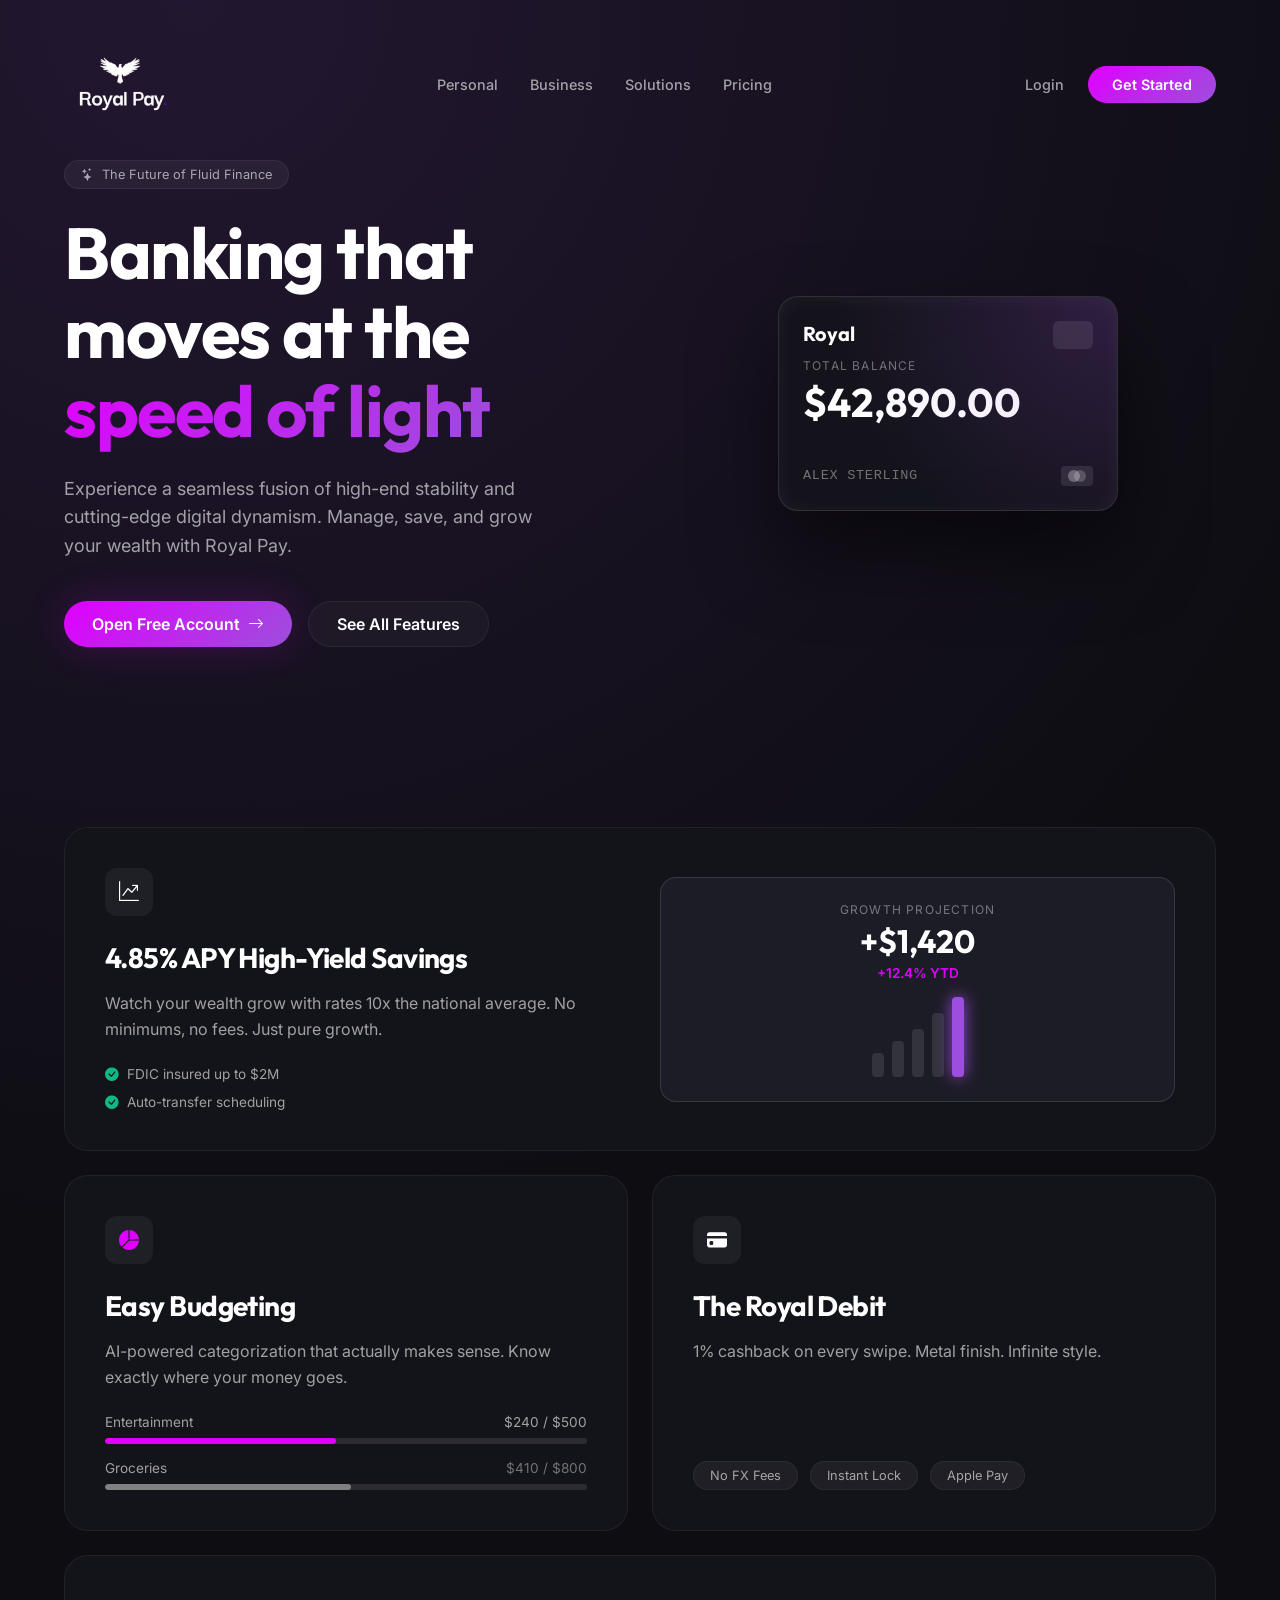
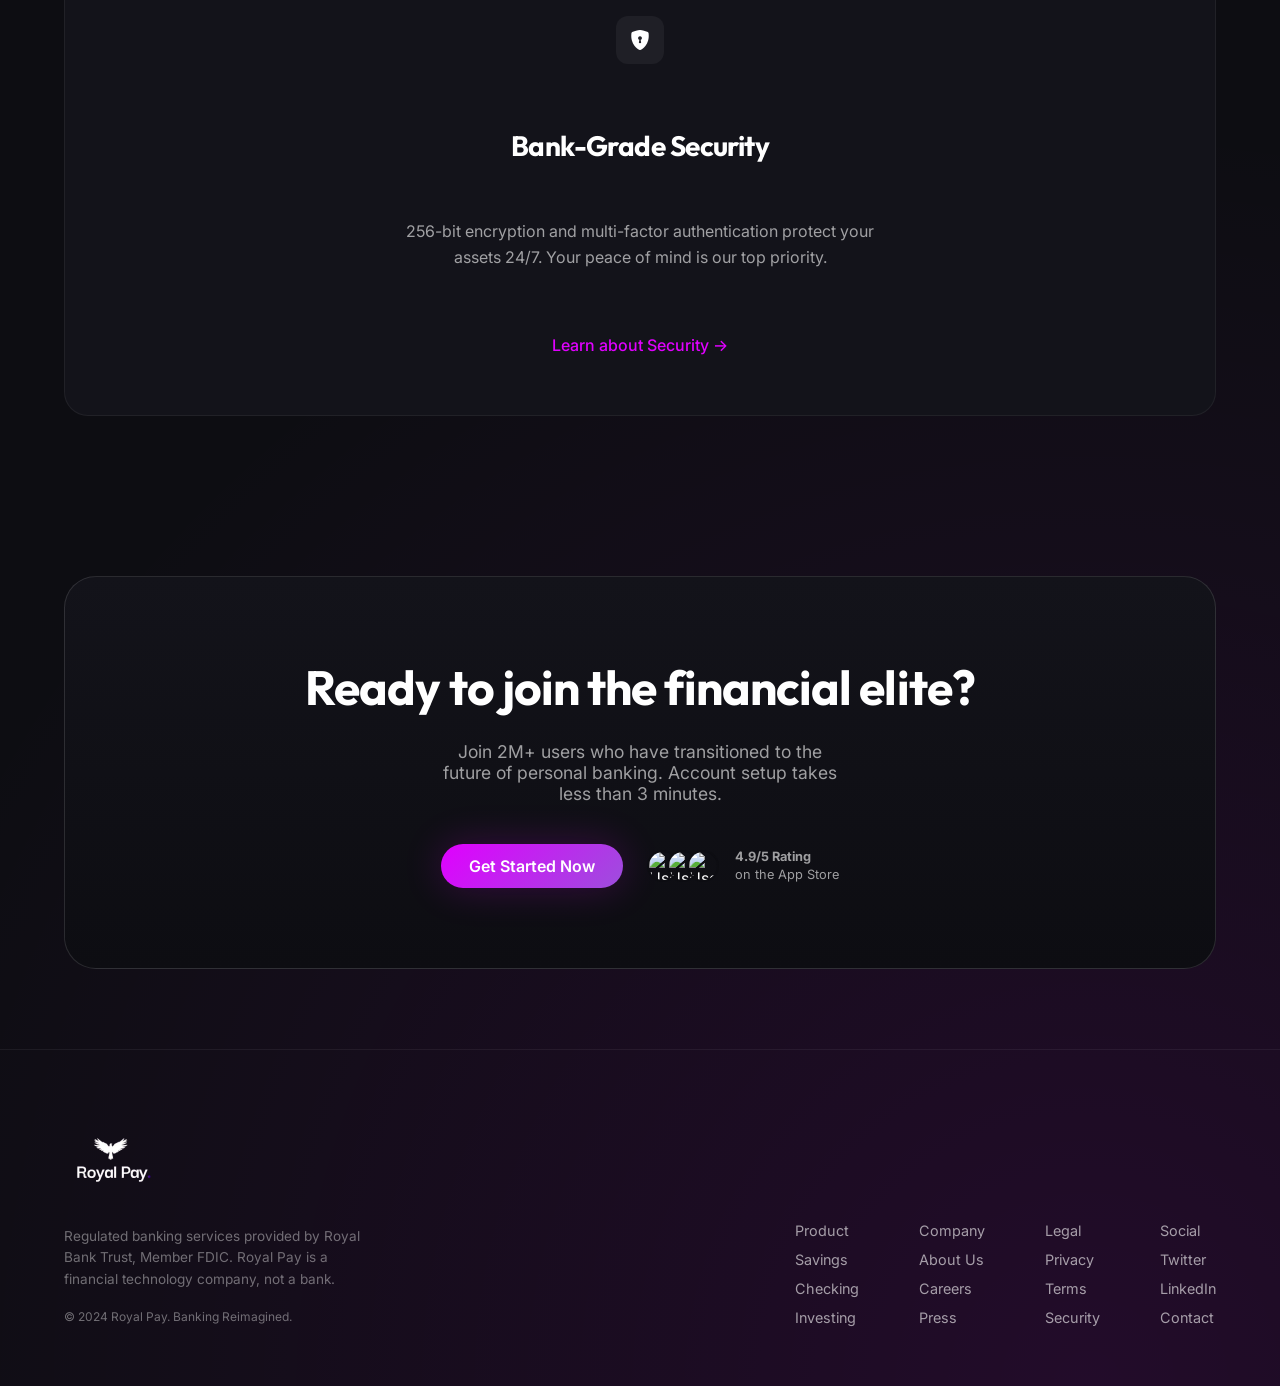
==== commit b6be38c1: "cleaner ui designs" ====
--- a/index.html
+++ b/index.html
@@ -13,12 +13,12 @@
 
   <!-- Global Navbar -->
   <nav class="navbar">
-    <div class="nav-brand">Royal Pay</div>
+    <div class="nav-brand"><a href="./index.html"><img src="./Images/Logo/royal-pay-white.png" alt="Royal Pay" style="width: 120px; display: block;"></a></div>
     <ul class="nav-links">
       <li><a href="#">Personal</a></li>
       <li><a href="#">Business</a></li>
-      <li><a href="#">Solutions</a></li>
-      <li><a href="#">Pricing</a></li>
+      <li><a href="./pages/solutions.html">Solutions</a></li>
+      <li><a href="./pages/pricing.html">Pricing</a></li>
     </ul>
     <div class="nav-actions">
       <a href="./pages/login.html" class="nav-login">Login</a>
@@ -44,15 +44,22 @@
     <!-- Balance Card Graphic -->
     <div class="balance-card-wrapper">
       <div class="balance-card">
-        <div class="card-logo">Royal</div>
-        <div class="card-chip"></div>
-        <div style="margin-top: 40px;">
+        <div style="display: flex; justify-content: space-between; align-items: flex-start;">
+          <div class="card-logo">Royal</div>
+          <div class="card-chip"></div>
+        </div>
+        
+        <div>
           <div class="card-label">Total Balance</div>
           <div class="card-balance">$42,890.00</div>
         </div>
-        <div style="display: flex; justify-content: space-between; align-items: center;">
-          <span style="font-size: 0.75rem; color: var(--text-muted);">Alex Sterling</span>
-          <div style="width: 32px; height: 20px; background: rgba(255,255,255,0.1); border-radius: 4px;"></div>
+        
+        <div style="display: flex; justify-content: space-between; align-items: center; margin-top: -50px;">
+          <span style="font-size: 0.85rem; color: var(--text-muted); font-family: monospace; letter-spacing: 0.05em;">ALEX STERLING</span>
+          <div style="width: 32px; height: 20px; background: rgba(255,255,255,0.1); border-radius: 4px; display: flex; align-items: center; justify-content: center;">
+            <div style="width: 12px; height: 12px; background: rgba(255,255,255,0.3); border-radius: 50%;"></div>
+            <div style="width: 12px; height: 12px; background: rgba(255,255,255,0.2); border-radius: 50%; margin-left: -6px;"></div>
+          </div>
         </div>
       </div>
     </div>
@@ -158,7 +165,7 @@
   <!-- Global Footer -->
   <footer class="site-footer">
     <div class="footer-brand">
-      <h2>Royal Pay</h2>
+      <h2><img src="./Images/Logo/royal-pay-white.png" alt="Royal Pay" style="width: 100px; display: block; margin-bottom: 12px;"></h2>
       <p>Regulated banking services provided by Royal Bank Trust, Member FDIC. Royal Pay is a financial technology company, not a bank.</p>
       <p style="margin-top: 16px; font-size: 0.75rem;">&copy; 2024 Royal Pay. Banking Reimagined.</p>
     </div>
@@ -190,5 +197,41 @@
     </div>
   </footer>
 
+  <script src="https://cdnjs.cloudflare.com/ajax/libs/gsap/3.12.2/gsap.min.js"></script>
+  <script>
+    const cardWrapper = document.querySelector('.balance-card-wrapper');
+    const card = document.querySelector('.balance-card');
+
+    if (cardWrapper && card) {
+      cardWrapper.addEventListener('mousemove', (e) => {
+        const rect = cardWrapper.getBoundingClientRect();
+        const x = e.clientX - rect.left;
+        const y = e.clientY - rect.top;
+        
+        const centerX = rect.width / 2;
+        const centerY = rect.height / 2;
+        
+        const rotateX = ((y - centerY) / centerY) * -15; // Max 15 deg
+        const rotateY = ((x - centerX) / centerX) * 15;
+        
+        gsap.to(card, {
+          duration: 0.5,
+          rotateX: rotateX,
+          rotateY: rotateY,
+          transformPerspective: 1000,
+          ease: "power2.out"
+        });
+      });
+
+      cardWrapper.addEventListener('mouseleave', () => {
+        gsap.to(card, {
+          duration: 0.8,
+          rotateX: 0,
+          rotateY: 0,
+          ease: "elastic.out(1, 0.5)"
+        });
+      });
+    }
+  </script>
 </body>
 </html>
--- a/Css/global.css
+++ b/Css/global.css
@@ -54,8 +54,8 @@
   min-height: 100vh;
   overflow-x: hidden;
   background: radial-gradient(circle at 15% 0%, rgba(157, 78, 221, 0.15) 0%, transparent 40%),
-              radial-gradient(circle at 85% 100%, rgba(224, 0, 255, 0.1) 0%, transparent 40%),
-              var(--bg-base);
+              radial-gradient(circle at 85% 100%, rgba(224, 0, 255, 0.1) 0%, transparent 40%);
+  background-color: transparent;
 }
 
 h1, h2, h3, h4, h5, h6 {
@@ -164,3 +164,51 @@
 .input-field::placeholder {
   color: var(--text-muted);
 }
+
+/* Animated Background Bloops */
+@keyframes floatBloop {
+  0% {
+    transform: translate(0, 0) scale(1);
+    opacity: 0.5;
+  }
+  33% {
+    transform: translate(30px, -50px) scale(1.1);
+    opacity: 0.8;
+  }
+  66% {
+    transform: translate(-20px, 20px) scale(0.9);
+    opacity: 0.6;
+  }
+  100% {
+    transform: translate(0, 0) scale(1);
+    opacity: 0.5;
+  }
+}
+
+.auth-page::before,
+body.pricing-page::before,
+body.solutions-page::before {
+  content: '';
+  position: fixed;
+  top: -20%; left: -10%;
+  width: 700px; height: 700px;
+  background: radial-gradient(circle, rgba(157, 78, 221, 0.15) 0%, transparent 60%);
+  pointer-events: none;
+  z-index: -1;
+  animation: floatBloop 15s ease-in-out infinite;
+  filter: blur(60px);
+}
+
+.auth-page::after,
+body.pricing-page::after,
+body.solutions-page::after {
+  content: '';
+  position: fixed;
+  bottom: -20%; right: -10%;
+  width: 600px; height: 600px;
+  background: radial-gradient(circle, rgba(224, 0, 255, 0.1) 0%, transparent 60%);
+  pointer-events: none;
+  z-index: -1;
+  animation: floatBloop 18s ease-in-out infinite reverse;
+  filter: blur(60px);
+}
--- a/Css/index.css
+++ b/Css/index.css
@@ -15,6 +15,10 @@
   font-weight: 800;
   color: #fff;
   letter-spacing: -0.02em;
+}
+
+.nav-brand img {
+width: 120px;
 }
 
 .nav-links {
@@ -103,19 +107,27 @@
 /* Balance Card */
 .balance-card-wrapper {
   position: relative;
-  width: 320px;
+  width: 340px; /* Base width */
   margin: 0 auto;
+  perspective: 1000px;
 }
 
 .balance-card {
   background: rgba(20, 20, 28, 0.8);
   backdrop-filter: blur(24px);
   border: 1px solid var(--border-strong);
-  border-radius: 32px;
-  padding: 40px 32px;
+  border-radius: 20px; /* Standard cards have tighter radii */
+  padding: 24px;
   box-shadow: 0 40px 80px rgba(0,0,0,0.5), inset 0 2px 20px rgba(255,255,255,0.05);
   position: relative;
   overflow: hidden;
+  
+  /* Enforce ATM Card Dimensions (Aspect Ratio 1.586) */
+  aspect-ratio: 1.586;
+  width: 100%;
+  display: flex;
+  flex-direction: column;
+  justify-content: space-between;
 }
 
 .balance-card::before {
@@ -130,7 +142,7 @@
   font-family: 'Outfit', sans-serif;
   font-weight: 700;
   font-size: 1.25rem;
-  margin-bottom: 60px;
+  /* Removed margin-bottom since flex-space handles distribution */
 }
 
 .card-label {
@@ -138,7 +150,7 @@
   color: var(--text-muted);
   text-transform: uppercase;
   letter-spacing: 0.1em;
-  margin-bottom: 8px;
+  margin-bottom: 4px;
 }
 
 .card-balance {
